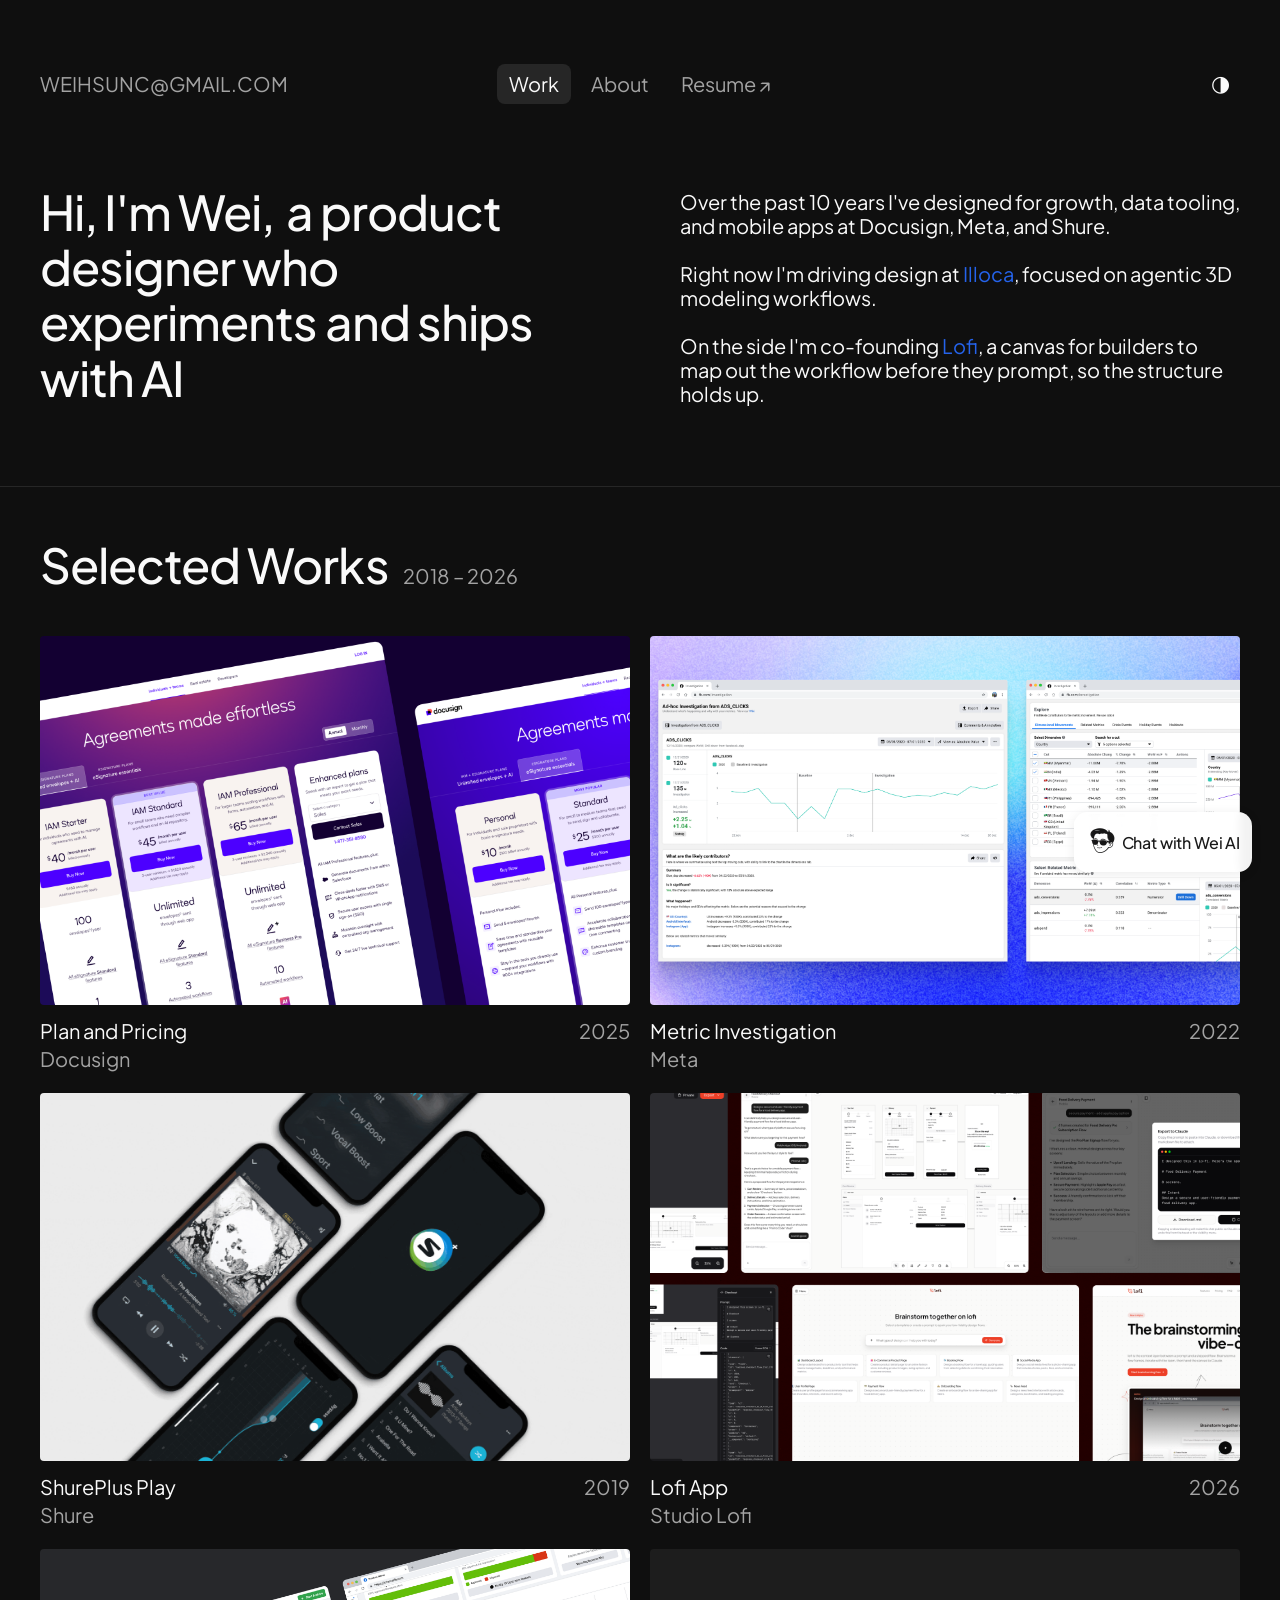
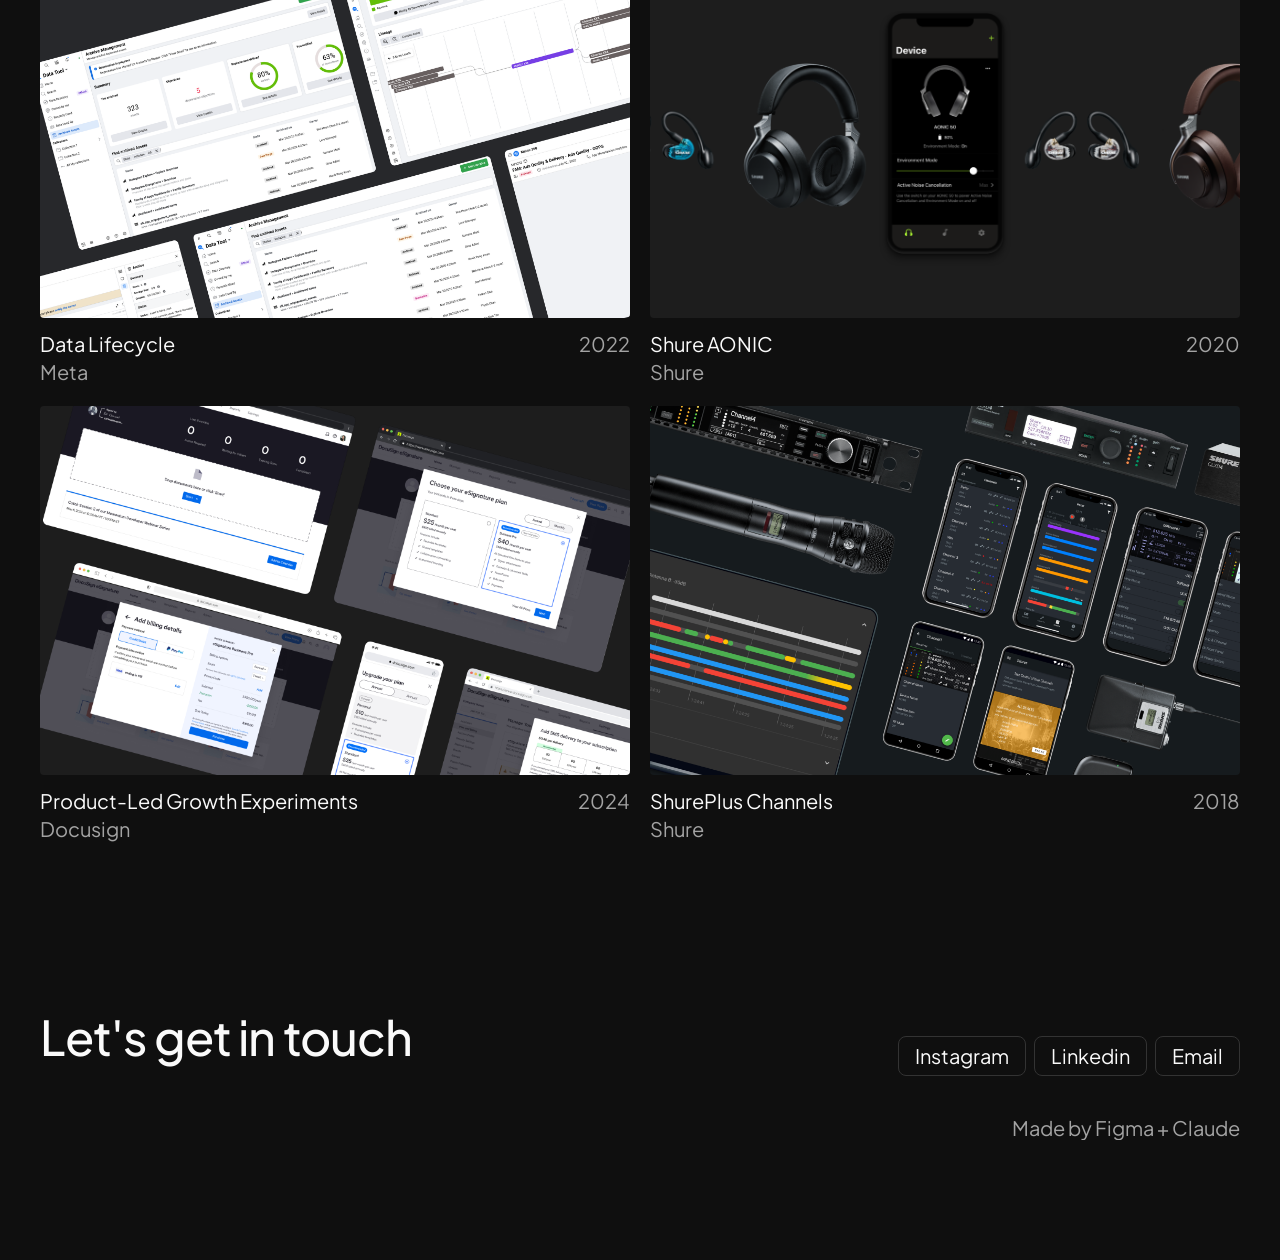
==== index.html @ a953af42 "Landing page: update intro for Illoca role and Lofi, add meta description Co-Authored-By: Claude Fab" ====
<!DOCTYPE html>
<html lang="en">
<head>
  <meta charset="UTF-8" />
  <meta name="viewport" content="width=device-width, initial-scale=1.0" />
  <title>Wei-Hsun Chen — Product Designer</title>
  <meta name="description" content="Wei-Hsun Chen is a product designer with 10 years of experience across growth, data tooling, and mobile apps at Docusign, Meta, and Shure. Currently driving design at Illoca on agentic 3D modeling workflows, and co-founding Studio Lofi." />
  <link rel="icon" type="image/x-icon" href="images/favicon.ico" />
  <link rel="icon" type="image/png" sizes="32x32" href="images/favicon-32x32.png" />
  <link rel="apple-touch-icon" sizes="180x180" href="images/apple-touch-icon.png" />

  <link rel="preconnect" href="https://fonts.googleapis.com" />
  <link rel="preconnect" href="https://fonts.gstatic.com" crossorigin />
  <link href="https://fonts.googleapis.com/css2?family=Plus+Jakarta+Sans:wght@300;400;500;600;700;800&display=swap" rel="stylesheet" />
  <link rel="stylesheet" href="shared.css" />
  <link rel="stylesheet" href="chatbot.css" />

  <!-- Prevent theme flash -->
  <script>(function(){var t=localStorage.getItem('theme')||'dark';document.documentElement.setAttribute('data-theme',t);})();</script>



  <!-- Vercel Web Analytics -->
  <script defer src="https://cdn.vercel-insights.com/v1/script.js"></script>

  <style>
    /* ─── Page-specific token overrides ──────────────────── */
    :root { --text-display: clamp(36px, 5vw, 48px); }

    /* ─── Intro Section ──────────────────────────────────── */
    .intro {
      display: grid;
      grid-template-columns: 1fr 1fr;
      gap: 80px;
      padding: 80px 40px;
      align-items: start;
    }
    .intro-headline {
      font-size: var(--text-display);
      font-weight: 500;
      line-height: 1.15;
      letter-spacing: -0.02em;
    }
    .name-type-cursor {
      display: inline-block;
      width: 2px;
      height: 0.85em;
      background: #2563EB;
      vertical-align: baseline;
      margin-left: 2px;
      opacity: 0;
      animation: none;
    }
    .name-type-cursor.blink {
      opacity: 1;
      animation: cursorBlink 600ms steps(1) infinite;
    }
    @keyframes cursorBlink {
      0%, 100% { opacity: 1; }
      50% { opacity: 0; }
    }

    .intro-body {
      display: flex;
      flex-direction: column;
      gap: 24px;
      padding-top: 6px;
    }
    .intro-body p {
      font-size: var(--text-body);
      line-height: 24px;
      font-weight: 400;
    }
    .intro-body a {
      color: #2563EB;
      text-decoration: none;
    }
    .intro-body a:hover {
      text-decoration: underline;
    }

    /* ─── Works Section ──────────────────────────────────── */
    .works { padding: 40px 40px 80px; }
    .works-header {
      display: flex;
      align-items: baseline;
      gap: 14px;
      margin-bottom: 32px;
    }
    .works-title {
      font-size: var(--text-heading);
      font-weight: 500;
      letter-spacing: -0.02em;
    }
    .works-years {
      font-size: var(--text-body);
      color: var(--muted-foreground);
    }
    .works-grid {
      display: grid;
      grid-template-columns: 1fr 1fr;
      column-gap: 20px;
      row-gap: 24px;
    }

    /* ─── Work Card ──────────────────────────────────────── */
    .work-card { display: block; }
    .work-thumb-wrap {
      overflow: hidden;
      border-radius: 4px;
      aspect-ratio: 16 / 10;
      margin-bottom: 16px;
      background: var(--card);
    }
    .work-thumb {
      width: 100%;
      height: 100%;
      object-fit: cover;
      display: block;
      transition: transform 500ms cubic-bezier(0.25, 0.46, 0.45, 0.94),
                  opacity 300ms ease;
    }
    .work-card:hover .work-thumb { transform: scale(1.03); opacity: 0.9; }
    .work-meta {
      display: flex;
      align-items: flex-start;
      justify-content: space-between;
      gap: 12px;
    }
    .work-title {
      font-size: var(--text-body);
      font-weight: 400;
      line-height: 1;
      margin-bottom: 8px;
    }
    .work-company {
      font-size: var(--text-body);
      line-height: 1;
      color: var(--muted-foreground);
    }
    .work-year {
      font-size: var(--text-body);
      line-height: 1;
      color: var(--muted-foreground);
      flex-shrink: 0;
    }

    /* ─── Footer ─────────────────────────────────────────── */
    footer { padding: 80px 40px 120px; }
    .footer-top {
      display: flex;
      align-items: flex-end;
      justify-content: space-between;
      margin-bottom: 40px;
    }
    .footer-cta {
      font-size: var(--text-heading);
      font-weight: 500;
      letter-spacing: -0.02em;
    }
    .footer-social { display: flex; gap: 8px; }
    .footer-bottom { display: flex; align-items: baseline; justify-content: flex-end; gap: 12px; }
    .footer-credit {
      font-size: var(--text-body);
      color: var(--muted-foreground);
    }

    /* ─── Responsive ─────────────────────────────────────── */
    @media (max-width: 900px) {
      .intro  { grid-template-columns: 1fr; padding: 48px 20px; gap: 28px; }
      .works  { padding: 32px 20px 60px; }
      .works-grid { grid-template-columns: 1fr; }
      footer  { padding: 48px 20px 100px; }
      .footer-top { flex-direction: column; align-items: flex-start; gap: 24px; }
      .footer-bottom { justify-content: flex-start; }
    }
    @media (max-width: 480px) {
      .footer-social { flex-wrap: wrap; gap: 6px; }
    }
  </style>
</head>
<body>

  <!-- Mobile Drawer -->
  <div class="mobile-drawer" id="mobileDrawer" aria-hidden="true">
    <button class="drawer-close" onclick="closeDrawer()">Close</button>
    <a href="index.html" class="drawer-item" onclick="closeDrawer()">Work</a>
    <a href="about.html" class="drawer-item" onclick="closeDrawer()">About</a>
    <a href="https://drive.google.com/file/d/19ksAgx9szwyxqmvfr-EajPPbOLni0T4s/view?usp=sharing" target="_blank" rel="noopener" class="drawer-item" onclick="closeDrawer()">Resume ↗</a>
  </div>

  <!-- Navigation -->
  <nav>
    <a href="mailto:weihsunc@gmail.com" class="nav-email" target="_blank" rel="noopener">weihsunc@gmail.com</a>
    <div class="nav-tabs-group">
      <a href="index.html" class="nav-tab active">Work</a>
      <a href="about.html" class="nav-tab">About</a>
      <a href="https://drive.google.com/file/d/19ksAgx9szwyxqmvfr-EajPPbOLni0T4s/view?usp=sharing" target="_blank" rel="noopener" class="nav-tab">Resume ↗</a>
    </div>
    <div class="nav-right">
      <button class="btn-menu" onclick="openDrawer()" aria-label="Open menu">Menu</button>
      <button class="btn-ghost" onclick="toggleTheme()" aria-label="Toggle theme">
        <span class="theme-icon">◑</span>
      </button>
    </div>
  </nav>

  <!-- Main -->
  <main>

    <!-- Intro -->
    <section class="intro" id="about">
      <h1 class="intro-headline">Hi, I'm Wei, a product designer who experiments and ships with AI</h1>
      <div class="intro-body">
        <p>Over the past 10 years I've designed for growth, data tooling, and mobile apps at Docusign, Meta, and Shure.</p>
        <p>Right now I'm driving design at <a href="https://illoca.com" target="_blank" rel="noopener">Illoca</a>, focused on agentic 3D modeling workflows.</p>
        <p>On the side I'm co-founding <a href="lofi.html">Lofi</a>, a canvas for builders to map out the workflow before they prompt, so the structure holds up.</p>
      </div>
    </section>

    <hr class="divider" />

    <!-- Selected Works -->
    <section class="works" id="work">
      <div class="works-header">
        <h2 class="works-title">Selected Works</h2>
        <span class="works-years">2018 – 2026</span>
      </div>

      <div class="works-grid">

        <a class="work-card" href="plan-and-pricing.html">
          <div class="work-thumb-wrap">
            <img class="work-thumb" src="images/cover-plan-pricing.png" alt="Plan and Pricing" />
          </div>
          <div class="work-meta">
            <div>
              <div class="work-title">Plan and Pricing</div>
              <div class="work-company">Docusign</div>
            </div>
            <span class="work-year">2025</span>
          </div>
        </a>

        <a class="work-card" href="metric-investigation.html">
          <div class="work-thumb-wrap">
            <img class="work-thumb" src="images/cover-metric.png" alt="Metric Investigation" />
          </div>
          <div class="work-meta">
            <div>
              <div class="work-title">Metric Investigation</div>
              <div class="work-company">Meta</div>
            </div>
            <span class="work-year">2022</span>
          </div>
        </a>

        <a class="work-card" href="shure-play.html">
          <div class="work-thumb-wrap">
            <img class="work-thumb" src="images/sp-hero.gif" alt="ShurePlus Play" />
          </div>
          <div class="work-meta">
            <div>
              <div class="work-title">ShurePlus Play</div>
              <div class="work-company">Shure</div>
            </div>
            <span class="work-year">2019</span>
          </div>
        </a>

        <a class="work-card" href="lofi.html">
          <div class="work-thumb-wrap">
            <img class="work-thumb" src="images/cover-lofi.png" alt="Lofi App" />
          </div>
          <div class="work-meta">
            <div>
              <div class="work-title">Lofi App</div>
              <div class="work-company">Studio Lofi</div>
            </div>
            <span class="work-year">2026</span>
          </div>
        </a>

        <a class="work-card" href="data-lifecycle.html">
          <div class="work-thumb-wrap">
            <img class="work-thumb" src="images/cover-data-lifecycle.webp" alt="Data Lifecycle" />
          </div>
          <div class="work-meta">
            <div>
              <div class="work-title">Data Lifecycle</div>
              <div class="work-company">Meta</div>
            </div>
            <span class="work-year">2022</span>
          </div>
        </a>

        <a class="work-card" href="shure-aonic.html">
          <div class="work-thumb-wrap">
            <img class="work-thumb" src="images/cover-shure-aonic.webp" alt="Shure AONIC" />
          </div>
          <div class="work-meta">
            <div>
              <div class="work-title">Shure AONIC</div>
              <div class="work-company">Shure</div>
            </div>
            <span class="work-year">2020</span>
          </div>
        </a>

        <a class="work-card" href="product-led-growth.html">
          <div class="work-thumb-wrap">
            <img class="work-thumb" src="images/cover-ipt.jpg" alt="Product-Led Growth Experiments" />
          </div>
          <div class="work-meta">
            <div>
              <div class="work-title">Product-Led Growth Experiments</div>
              <div class="work-company">Docusign</div>
            </div>
            <span class="work-year">2024</span>
          </div>
        </a>

        <a class="work-card" href="shure-channels.html">
          <div class="work-thumb-wrap">
            <img class="work-thumb" src="images/cover-shure-channels.webp" alt="ShurePlus Channels" />
          </div>
          <div class="work-meta">
            <div>
              <div class="work-title">ShurePlus Channels</div>
              <div class="work-company">Shure</div>
            </div>
            <span class="work-year">2018</span>
          </div>
        </a>

        <!-- Aivvy hidden for now — restore by uncommenting
        <a class="work-card" href="aivvy.html">
          <div class="work-thumb-wrap">
            <img class="work-thumb" src="images/cover-aivvy.webp" alt="Aivvy Headphones" />
          </div>
          <div class="work-meta">
            <div>
              <div class="work-title">Aivvy Headphones</div>
              <div class="work-company">Aivvy</div>
            </div>
            <span class="work-year">2016</span>
          </div>
        </a>
        -->


      </div>
    </section>

  </main>

  <!-- Footer -->
  <footer id="contact">
    <div class="footer-top">
      <span class="footer-cta">Let's get in touch</span>
      <div class="footer-social">
        <a href="https://www.instagram.com/weiweistreet/" target="_blank" rel="noopener" class="btn">Instagram</a>
        <a href="https://www.linkedin.com/in/weihsunchen/" target="_blank" rel="noopener" class="btn">Linkedin</a>
        <a href="mailto:weihsunc@gmail.com" class="btn">Email</a>
      </div>
    </div>
    <div class="footer-bottom">
      <a href="https://github.com/weihsunc/portfolio" target="_blank" rel="noopener" class="footer-credit footer-credit-link"><span class="footer-credit-inner"><span class="footer-credit-line">Made by Figma + Claude</span><span class="footer-credit-line">View on GitHub ↗</span></span></a>
    </div>
  </footer>

  <script src="shared.js"></script>
  <script>
    // Text animations
    (function () {
      let cursor = 80;
      const headline = document.querySelector('.intro-headline');
      if (headline) cursor = splitWords(headline, cursor);
      cursor += 60;
      cursor = paraAnimate(document.querySelectorAll('.intro-body p'), cursor);
      cursor += 60;
      const worksTitle = document.querySelector('.works-title');
      if (worksTitle) splitWords(worksTitle, cursor);
    })();

    // Name typewriter on hover
    (function () {
      var FROM = 'Wei';
      var TO = '陳威勳';
      var DEL_SPEED = 120;
      var TYPE_SPEED = 200;

      // Find the "Wei," word span created by splitWords
      var words = document.querySelectorAll('.intro-headline .word');
      var target = null;
      words.forEach(function (w) {
        if (w.textContent.replace(',', '').trim() === FROM) target = w;
      });
      if (!target) return;

      // Add cursor element
      var cursorEl = document.createElement('span');
      cursorEl.className = 'name-type-cursor';
      target.appendChild(cursorEl);

      // Lock intro section height so nothing shifts during the animation
      // Measure with both names and use the taller result
      var introSection = document.querySelector('.intro');
      var headline = target.closest('.intro-headline');
      var originalText = target.firstChild.textContent;
      // Measure with Chinese name (longer, may wrap to more lines)
      target.firstChild.textContent = TO;
      var h1 = introSection.offsetHeight;
      // Measure with empty string (worst case mid-delete)
      target.firstChild.textContent = '';
      var h2 = introSection.offsetHeight;
      // Restore and measure original
      target.firstChild.textContent = originalText;
      var h3 = introSection.offsetHeight;
      introSection.style.minHeight = Math.max(h1, h2, h3) + 'px';

      var current = FROM;
      var busy = false;
      var pendingDir = null; // queued direction if hovered/unhovered during animation

      function typewrite(from, to, done) {
        var i = from.length;
        cursorEl.classList.add('blink');

        // Phase 1: delete
        function del() {
          if (i > 0) {
            i--;
            target.firstChild.textContent = from.slice(0, i);
            setTimeout(del, DEL_SPEED);
          } else {
            // Phase 2: type
            var j = 0;
            function type() {
              if (j < to.length) {
                j++;
                target.firstChild.textContent = to.slice(0, j);
                setTimeout(type, TYPE_SPEED);
              } else {
                cursorEl.classList.remove('blink');
                done(to);
              }
            }
            setTimeout(type, TYPE_SPEED);
          }
        }
        setTimeout(del, DEL_SPEED);
      }

      // Ensure the text node is the first child (splitWords wraps content)
      // After splitWords, target.innerHTML is just the text "Wei,"
      // We need to separate the text from the comma
      var rawText = target.textContent;
      var comma = rawText.endsWith(',') ? ',' : '';
      target.innerHTML = '';
      var textNode = document.createTextNode(FROM);
      target.appendChild(textNode);
      if (comma) target.appendChild(document.createTextNode(comma));
      target.appendChild(cursorEl);

      introSection.addEventListener('mouseenter', function () {
        if (busy) { pendingDir = true; return; }
        var next = current === FROM ? TO : FROM;
        busy = true;
        typewrite(current, next, function (result) {
          current = result;
          busy = false;
          if (pendingDir) { pendingDir = false; introSection.dispatchEvent(new Event('mouseenter')); }
        });
      });
    })();

    // View cursor on work cards
    initViewCursor('.work-card');
  </script>
  <script src="chatbot.js"></script>

</body>
</html>
---- shared.css ----
/* ═══════════════════════════════════════════════════════
   SHARED STYLESHEET — Wei-Hsun Chen Portfolio
   Edit design tokens here to restyle the whole site.
   ═══════════════════════════════════════════════════════

   COLOR TOKENS (shadcn conventions)
   --background          page background
   --foreground          primary text / icons
   --muted               hover / subtle fill
   --muted-foreground    secondary / caption text
   --border              section dividers
   --border-subtle       button / input borders
   --card                image placeholder bg
   --ring                focus ring / hover border

   TYPOGRAPHY TOKENS
   --font-sans           all text (Plus Jakarta Sans)
   --text-body           20px — body, labels, nav, card text
   --text-heading        48px — section headings, footer CTA
   --text-display        fluid — hero headline (set per page)

   SHAPE TOKENS
   --radius              0.5rem — buttons, cards
   --radius-full         9999px — pill / badge
═══════════════════════════════════════════════════════ */

/* ─── Design Tokens — Dark (default) ─────────────────── */
:root {
  --background:       hsl(0 0% 5.9%);
  --foreground:       hsl(0 0% 98%);
  --muted:            hsl(0 0% 14.9%);
  --muted-foreground: #A3A3A3;
  --border:           hsl(0 0% 14.9%);
  --border-subtle:    hsl(0 0% 20%);
  --card:             hsl(0 0% 9%);
  --ring:             hsl(0 0% 70%);

  --radius:      0.5rem;
  --radius-full: 9999px;

  --font-sans:    'Plus Jakarta Sans', -apple-system, BlinkMacSystemFont, sans-serif;
  --text-body:    20px;
  --text-heading: 48px;
  --text-display: clamp(36px, 5vw, 48px);
}

/* ─── Design Tokens — Light ──────────────────────────── */
[data-theme="light"] {
  --background:       hsl(0 0% 98%);
  --foreground:       hsl(0 0% 3.9%);
  --muted:            hsl(0 0% 93%);
  --muted-foreground: #737373;
  --border:           hsl(0 0% 89%);
  --border-subtle:    hsl(0 0% 82%);
  --card:             hsl(0 0% 96%);
  --ring:             hsl(0 0% 30%);
}

/* ─── Reset ───────────────────────────────────────────── */
*, *::before, *::after { box-sizing: border-box; margin: 0; padding: 0; }
html { scroll-behavior: smooth; -webkit-font-smoothing: antialiased; }
body {
  background-color: var(--background);
  color: var(--foreground);
  font-family: var(--font-sans);
  font-size: var(--text-body);
  line-height: 1.6;
  overflow-x: hidden;
}
a   { color: inherit; text-decoration: none; }
img { display: block; max-width: 100%; }

/* ─── Button ──────────────────────────────────────────── */
.btn {
  display: inline-flex;
  align-items: center;
  justify-content: center;
  gap: 6px;
  font-family: var(--font-sans);
  font-size: var(--text-body);
  font-weight: 400;
  white-space: nowrap;
  cursor: pointer;
  border: 1px solid var(--border-subtle);
  border-radius: var(--radius);
  background: transparent;
  color: var(--foreground);
  padding: 8px 16px;
  height: 40px;
  transition: background 150ms ease, border-color 150ms ease;
  outline: none;
  -webkit-appearance: none;
}
.btn:hover { background: var(--muted); border-color: var(--ring); }

/* ─── Ghost (icon) Button ────────────────────────────── */
.btn-ghost {
  display: inline-flex;
  align-items: center;
  justify-content: center;
  width: 40px;
  height: 40px;
  border-radius: var(--radius);
  border: none;
  background: transparent;
  color: var(--foreground);
  cursor: pointer;
  font-size: 22px;
  transition: background 150ms ease;
  outline: none;
}
.btn-ghost:hover { background: var(--muted); }
.btn-ghost .theme-icon {
  display: inline-block;
  transition: transform 300ms cubic-bezier(0.4, 0, 0.2, 1);
}
.btn-ghost:hover .theme-icon { transform: rotate(180deg); }

/* ─── Menu button (mobile only) ──────────────────────── */
.btn-menu {
  display: none;
  font-family: var(--font-sans);
  font-size: var(--text-body);
  font-weight: 400;
  color: var(--foreground);
  background: transparent;
  border: 1px solid var(--border-subtle);
  border-radius: var(--radius);
  padding: 8px 16px;
  height: 40px;
  cursor: pointer;
  transition: background 150ms ease, border-color 150ms ease;
}
.btn-menu:hover { background: var(--muted); border-color: var(--ring); }

/* ─── Badge / Social Pill ────────────────────────────── */
.badge {
  display: inline-flex;
  align-items: center;
  justify-content: center;
  font-family: var(--font-sans);
  font-size: var(--text-body);
  font-weight: 400;
  border: 1px solid var(--border-subtle);
  border-radius: var(--radius-full);
  padding: 6px 20px;
  height: 40px;
  background: transparent;
  color: var(--foreground);
  transition: background 150ms ease, border-color 150ms ease;
  cursor: pointer;
}
.badge:hover { background: var(--muted); border-color: var(--ring); }

/* ─── Nav Tab ─────────────────────────────────────────── */
.nav-tab {
  display: inline-flex;
  align-items: center;
  font-family: var(--font-sans);
  font-size: var(--text-body);
  font-weight: 400;
  color: var(--muted-foreground);
  padding: 8px 12px;
  height: 40px;
  border-radius: var(--radius);
  transition: color 150ms ease;
  cursor: pointer;
  text-decoration: none;
  position: relative;
  z-index: 1;
}
.nav-tab:hover,
.nav-tab.active { color: var(--foreground); }

/* ─── Nav Animated Background ────────────────────────── */
.nav-tabs-group {
  position: relative;
  display: flex;
  align-items: center;
  gap: 8px;
}
.nav-tabs-group .nav-tab { position: relative; z-index: 1; }
.nav-bg {
  position: absolute;
  background: var(--muted);
  border-radius: var(--radius);
  pointer-events: none;
  z-index: 0;
  opacity: 0;
  transition:
    left   180ms cubic-bezier(0.4, 0, 0.2, 1),
    width  180ms cubic-bezier(0.4, 0, 0.2, 1),
    top    180ms cubic-bezier(0.4, 0, 0.2, 1),
    height 180ms cubic-bezier(0.4, 0, 0.2, 1),
    opacity 150ms ease;
}

/* ─── Mobile Drawer ───────────────────────────────────── */
.mobile-drawer {
  position: fixed;
  top: 0; left: 0; right: 0;
  z-index: 200;
  background: var(--background);
  border-bottom: 1px solid var(--border);
  padding: 64px 40px 32px;
  display: flex;
  flex-direction: column;
  gap: 4px;
  transform: translateY(-110%);
  opacity: 0;
  transition: transform 380ms cubic-bezier(0.4, 0, 0.2, 1),
              opacity 280ms ease;
  pointer-events: none;
}
.mobile-drawer.open {
  transform: translateY(0);
  opacity: 1;
  pointer-events: auto;
}
.drawer-item {
  display: flex;
  align-items: center;
  font-family: var(--font-sans);
  font-size: var(--text-heading);
  font-weight: 500;
  letter-spacing: -0.02em;
  color: var(--foreground);
  padding: 12px 0;
  border-bottom: 1px solid var(--border);
  text-decoration: none;
  transition: color 150ms ease;
}
.drawer-item:last-child { border-bottom: none; }
.drawer-item:hover { color: var(--muted-foreground); }
.drawer-close {
  position: absolute;
  top: 64px; right: 40px;
  font-family: var(--font-sans);
  font-size: var(--text-body);
  font-weight: 400;
  color: var(--muted-foreground);
  background: none;
  border: none;
  cursor: pointer;
  padding: 4px 0;
}
.drawer-close:hover { color: var(--foreground); }

/* ─── Navigation ──────────────────────────────────────── */
nav {
  display: grid;
  grid-template-columns: 1fr auto 1fr;
  align-items: center;
  padding: 64px 40px 0;
}
.nav-email {
  font-family: var(--font-sans);
  font-size: var(--text-body);
  font-weight: 400;
  text-transform: uppercase;
  color: var(--muted-foreground);
  justify-self: start;
}
.nav-right {
  justify-self: end;
  display: flex;
  align-items: center;
  gap: 8px;
}

/* ─── Divider ─────────────────────────────────────────── */
.divider { border: none; border-top: 1px solid var(--border); margin: 0; }

/* ─── Scroll Progress Bar ────────────────────────────── */
.scroll-progress {
  position: fixed;
  top: 0;
  left: 0;
  height: 3px;
  width: 100%;
  z-index: 9999;
  pointer-events: none;
}
.scroll-progress-bar {
  height: 100%;
  width: 100%;
  background: #2563EB;
  transform: scaleX(0);
  transform-origin: left center;
  will-change: transform;
}

/* ─── Custom Cursor ───────────────────────────────────── */
/* Only hide default cursor on non-touch (pointer: fine) devices */
@media (pointer: fine) {
  * { cursor: none !important; }
}

#custom-cursor {
  position: fixed;
  top: 0; left: 0;
  pointer-events: none;
  z-index: 99999;
  will-change: transform;
  opacity: 0;
  transition: opacity 200ms ease;
}
#custom-cursor.visible { opacity: 1; }

.cursor-ring {
  width: 16px;
  height: 16px;
  border-radius: 50%;
  background: rgba(255, 255, 255, 0.8);
  backdrop-filter: blur(8px);
  -webkit-backdrop-filter: blur(8px);
  transform: translate(-50%, -50%);
  display: flex;
  align-items: center;
  justify-content: center;
  gap: 4px;
  padding: 0;
  overflow: hidden;
  transition:
    width         350ms cubic-bezier(0.34, 1.56, 0.64, 1),
    height        350ms cubic-bezier(0.34, 1.56, 0.64, 1),
    border-radius 350ms cubic-bezier(0.34, 1.56, 0.64, 1),
    padding       300ms cubic-bezier(0.34, 1.56, 0.64, 1);
}
.cursor-label {
  font-family: var(--font-sans);
  font-size: 12px;
  font-weight: 500;
  line-height: 16px;
  color: #0a0a0a;
  white-space: nowrap;
  opacity: 0;
  transform: scale(0.75);
  transition: opacity 180ms ease 60ms,
              transform 280ms cubic-bezier(0.34, 1.56, 0.64, 1) 60ms;
}
.cursor-icon {
  opacity: 0;
  transform: scale(0.75);
  flex-shrink: 0;
  color: #0a0a0a;
  transition: opacity 180ms ease 60ms,
              transform 280ms cubic-bezier(0.34, 1.56, 0.64, 1) 60ms;
}
#custom-cursor.is-view .cursor-ring {
  width: 68px;
  height: 32px;
  border-radius: 16px;
  padding: 8px 12px;
}
#custom-cursor.is-view .cursor-label,
#custom-cursor.is-view .cursor-icon { opacity: 1; transform: scale(1); }

/* Light-mode cursor invert */
[data-theme="light"] .cursor-ring {
  background: rgba(10, 10, 10, 0.8);
}
[data-theme="light"] .cursor-label {
  color: #fafafa;
}
[data-theme="light"] .cursor-icon {
  color: #fafafa;
}

/* ─── Carousel Lightbox ───────────────────────────────── */
#img-lightbox {
  position: fixed;
  inset: 0;
  z-index: 9998;
  visibility: hidden;
  pointer-events: none;
  /* opacity / backdrop are JS-controlled for the morph animation */
}
#img-lightbox.open {
  visibility: visible;
  pointer-events: all;
}

#img-lightbox-backdrop {
  position: absolute;
  inset: 0;
  background: rgba(10, 10, 10, 0.92);
  backdrop-filter: blur(20px);
  -webkit-backdrop-filter: blur(20px);
  cursor: pointer;
  opacity: 0; /* always starts at 0; JS animates it */
}

/* track wrapper — clips overflowing slides */
#lb-track-wrap {
  position: absolute;
  inset: 0;
  display: flex;
  align-items: center;
  overflow: hidden;
  pointer-events: none;
}

#lb-track {
  display: flex;
  align-items: center;
  gap: 24px;
  flex-shrink: 0;
  will-change: transform;
  transition: transform 420ms cubic-bezier(0.4, 0, 0.2, 1);
}

.lb-slide {
  flex-shrink: 0;
  pointer-events: auto;
  cursor: pointer;
}
.lb-slide img {
  display: block;
  max-height: 80vh;
  width: 100%;
  object-fit: contain;
  border-radius: 12px;
  transition:
    opacity 380ms ease,
    filter  380ms ease,
    transform 420ms cubic-bezier(0.4, 0, 0.2, 1);
}
.lb-slide:not(.lb-active) img {
  opacity: 0.4;
  filter: brightness(0.55);
  transform: scale(0.9);
}
.lb-slide.lb-active {
  cursor: default;
}
.lb-slide.lb-active img {
  opacity: 1;
  filter: none;
  transform: scale(1);
}

#img-lightbox-close {
  position: fixed;
  top: 24px; right: 24px;
  z-index: 10000;
  width: 40px; height: 40px;
  border-radius: 50%;
  background: rgba(255, 255, 255, 0.12);
  backdrop-filter: blur(8px);
  -webkit-backdrop-filter: blur(8px);
  border: 1px solid rgba(255, 255, 255, 0.18);
  color: #fff;
  display: flex;
  align-items: center;
  justify-content: center;
  cursor: pointer;
  opacity: 0;
  transform: scale(0.75);
  transition:
    opacity   260ms ease 100ms,
    transform 320ms cubic-bezier(0.34, 1.56, 0.64, 1) 100ms,
    background 150ms ease;
}
#img-lightbox.open #img-lightbox-close { opacity: 1; transform: scale(1); }
#img-lightbox-close:hover { background: rgba(255, 255, 255, 0.24); }

/* Nav arrows — only shown for multi-image groups */
#lb-prev, #lb-next {
  position: fixed;
  top: 50%; transform: translateY(-50%);
  z-index: 10000;
  width: 44px; height: 44px;
  border-radius: 50%;
  background: rgba(255, 255, 255, 0.12);
  backdrop-filter: blur(8px);
  -webkit-backdrop-filter: blur(8px);
  border: 1px solid rgba(255, 255, 255, 0.18);
  color: #fff;
  font-size: 18px;
  display: flex;
  align-items: center;
  justify-content: center;
  cursor: pointer;
  transition: background 150ms ease, opacity 260ms ease;
  opacity: 0;
}
#lb-prev { left: 24px; }
#lb-next { right: 72px; }
#img-lightbox.open #lb-prev,
#img-lightbox.open #lb-next { opacity: 1; }
#lb-prev:hover, #lb-next:hover { background: rgba(255, 255, 255, 0.24); }
#lb-prev[hidden], #lb-next[hidden] { display: none; }

/* Lightbox mobile adjustments */
@media (max-width: 900px) {
  .lb-slide img { max-height: 70vh; border-radius: 8px; }
  #lb-prev { left: 12px; }
  #lb-next { right: 12px; }
  #img-lightbox-close { top: 16px; right: 16px; }
}

/* ─── About bio link ─────────────────────────────────── */
.about-bio a {
  color: #2563EB;
  text-decoration: none;
}
.about-bio a:hover {
  text-decoration: underline;
}

/* ─── Text selection ──────────────────────────────────── */
::selection { background: #000; color: #2563EB; }

/* ─── Scrollbar ───────────────────────────────────────── */
::-webkit-scrollbar { width: 4px; }
::-webkit-scrollbar-track { background: transparent; }
::-webkit-scrollbar-thumb { background: var(--border-subtle); border-radius: 4px; }

/* ─── Footer Credit — text rotate on hover ───────────── */
.footer-credit-link {
  display: inline-block;
  overflow: hidden;
  height: 1.2em;
  line-height: 1.2;
  text-decoration: none;
  color: var(--muted-foreground);
  vertical-align: baseline;
}
.footer-credit-inner {
  display: block;
  transition: transform 0.35s cubic-bezier(0.22, 1, 0.36, 1);
}
.footer-credit-link:hover .footer-credit-inner {
  transform: translateY(-50%);
}
.footer-credit-line {
  display: flex;
  align-items: center;
  gap: 4px;
  height: 1.2em;
  line-height: 1.2;
  white-space: nowrap;
}

/* ─── Keyframe Animations ─────────────────────────────── */
@keyframes themeReveal {
  from { clip-path: inset(0 0 100% 0); }
  to   { clip-path: inset(0 0 0%   0); }
}
::view-transition-old(root) { animation: none; }
::view-transition-new(root) {
  animation: 700ms cubic-bezier(0.76, 0, 0.24, 1) both themeReveal;
}

@keyframes wordIn {
  from { opacity: 0; transform: translateY(10px); filter: blur(3px); }
  to   { opacity: 1; transform: translateY(0);    filter: blur(0);   }
}
.word {
  display: inline-block;
  opacity: 0;
  animation: wordIn 500ms cubic-bezier(0.22, 1, 0.36, 1) forwards;
}

@keyframes paraIn {
  from { opacity: 0; transform: translateY(8px); }
  to   { opacity: 1; transform: translateY(0);   }
}
.para-animate {
  opacity: 0;
  animation: paraIn 600ms cubic-bezier(0.22, 1, 0.36, 1) forwards;
}

@keyframes imgReveal {
  from { opacity: 0; transform: translateY(24px); }
  to   { opacity: 1; transform: translateY(0);    }
}

/* ─── Responsive — shared nav rules ──────────────────── */
@media (max-width: 900px) {
  nav { padding: 40px 20px 0; grid-template-columns: 1fr auto; }
  .nav-email { display: none; }
  .nav-tabs-group { display: none; }
  .btn-menu { display: inline-flex; justify-self: start; }
  .btn-ghost { justify-self: end; }
  .nav-right { display: contents; }
  .mobile-drawer { padding: 40px 20px 28px; }
  .drawer-close  { top: 40px; right: 20px; }
}

@media (max-width: 480px) {
  :root { --text-body: 17px; --text-heading: 36px; }
}
---- chatbot.css ----
/* ═══════════════════════════════════════════════════════
   CHATBOT — Inline Expanding Widget
   Matches Figma spec: node 97:3361
   ═══════════════════════════════════════════════════════ */

/* ─── Trigger Button (pill) ──────────────────────────── */
.chat-trigger {
  position: fixed;
  /* position context for ::before gradient flash */
  bottom: 28px;
  right: 28px;
  z-index: 9998;
  padding: 12px;
  border-radius: 14px;
  border: none;
  background: rgba(255, 255, 255, 0.95);
  backdrop-filter: blur(4px);
  -webkit-backdrop-filter: blur(4px);
  color: rgba(0, 0, 0, 0.9);
  cursor: pointer;
  display: flex;
  align-items: center;
  gap: 0;
  font-family: var(--font-sans);
  font-size: 16px;
  font-weight: 500;
  letter-spacing: -0.01em;
  white-space: nowrap;
  overflow: hidden;
  transition: transform 0.3s cubic-bezier(0.22, 1, 0.36, 1),
              box-shadow 0.3s ease,
              background 0.3s ease,
              opacity 0.2s ease;
  box-shadow: 0 2px 12px rgba(0, 0, 0, 0.08);
}

.chat-trigger > * { position: relative; z-index: 2; }

/* Gradient flash overlay — colors from favicon gradient */
.chat-trigger::before {
  content: '';
  position: absolute;
  inset: 0;
  border-radius: inherit;
  background: linear-gradient(
    90deg,
    transparent 0%,
    rgba(223, 58, 88, 0.15) 15%,
    rgba(244, 136, 74, 0.15) 35%,
    rgba(252, 195, 92, 0.15) 55%,
    rgba(74, 141, 168, 0.12) 80%,
    transparent 100%
  );
  background-size: 200% 100%;
  background-position: -100% 0;
  opacity: 0;
  transition: opacity 0.3s ease;
  pointer-events: none;
  z-index: 1;
}
.chat-trigger:hover::before {
  opacity: 1;
  animation: gradientFlash 0.8s ease-out forwards;
}

@keyframes gradientFlash {
  from { background-position: -100% 0; }
  to   { background-position: 100% 0; }
}

.chat-trigger:hover {
  transform: translateY(-1px);
  background: rgba(255, 255, 255, 1);
  box-shadow: 0 4px 20px rgba(0, 0, 0, 0.12);
}
.chat-trigger:active { transform: scale(0.97); }

/* Hide trigger when chat is open */
.chat-trigger.active {
  opacity: 0;
  pointer-events: none;
  transform: scale(0.9);
}

.chat-trigger-icon {
  position: relative;
  z-index: 2;
  width: 36px;
  height: 36px;
  min-width: 36px;
  min-height: 36px;
  flex-shrink: 0;
  overflow: hidden;
}

/* ─── Chat Window ────────────────────────────────────── */
.chat-window {
  position: fixed;
  bottom: 28px;
  right: 28px;
  z-index: 9997;
  width: 360px;
  min-height: 400px;
  max-height: 540px;
  border-radius: 14px;
  border: none;
  background: rgba(255, 255, 255, 0.88);
  backdrop-filter: blur(16px) saturate(1.4);
  -webkit-backdrop-filter: blur(16px) saturate(1.4);
  box-shadow: 0 16px 64px rgba(0, 0, 0, 0.16),
              0 2px 8px rgba(0, 0, 0, 0.08);
  display: flex;
  flex-direction: column;
  overflow: hidden;
  color: rgba(0, 0, 0, 0.9);

  opacity: 0;
  transform: translateY(8px) scale(0.95);
  transform-origin: bottom right;
  pointer-events: none;
  transition: opacity 0.3s cubic-bezier(0.22, 1, 0.36, 1),
              transform 0.3s cubic-bezier(0.22, 1, 0.36, 1);
}
.chat-window.open {
  opacity: 1;
  transform: translateY(0) scale(1);
  pointer-events: auto;
}

/* ─── Header ─────────────────────────────────────────── */
.chat-header {
  padding: 8px 8px 8px 16px;
  border-bottom: 1px solid #e5e5e5;
  display: flex;
  align-items: center;
  justify-content: space-between;
  flex-shrink: 0;
}
.chat-header-left {
  display: flex;
  align-items: center;
  gap: 8px;
}
.chat-header-icon {
  position: relative;
  width: 28px;
  height: 28px;
  min-width: 28px;
  min-height: 28px;
  flex-shrink: 0;
  overflow: hidden;
}
.chat-header h3 {
  font-family: var(--font-sans);
  font-size: 16px;
  font-weight: 600;
  color: rgba(0, 0, 0, 0.9);
  margin: 0;
}

/* Minimize button — 36x36, ghost style, rounded-md */
.chat-minimize-btn {
  width: 36px;
  height: 36px;
  border-radius: 8px;
  border: none;
  background: transparent;
  color: rgba(0, 0, 0, 0.9);
  cursor: pointer;
  display: flex;
  align-items: center;
  justify-content: center;
  transition: color 0.15s ease, background 0.15s ease;
  flex-shrink: 0;
}
.chat-minimize-btn svg { width: 16px; height: 16px; }
.chat-minimize-btn:hover {
  background: rgba(0, 0, 0, 0.05);
}

/* ─── Content Area ───────────────────────────────────── */
.chat-content {
  position: relative;
  flex: 1;
  display: flex;
  flex-direction: column;
  overflow: hidden;
  min-height: 0;
}

/* Jump-to-latest button, shown once the visitor scrolls up */
.chat-scroll-bottom {
  position: absolute;
  bottom: 12px;
  left: 50%;
  width: 32px;
  height: 32px;
  border-radius: 50%;
  border: 1px solid #e5e5e5;
  background: rgba(255, 255, 255, 0.95);
  color: rgba(0, 0, 0, 0.9);
  box-shadow: 0 2px 8px rgba(0, 0, 0, 0.12);
  cursor: pointer;
  display: flex;
  align-items: center;
  justify-content: center;
  opacity: 0;
  pointer-events: none;
  transform: translateX(-50%) translateY(8px);
  transition: opacity 0.2s ease,
              transform 0.2s cubic-bezier(0.22, 1, 0.36, 1),
              background 0.15s ease;
}
.chat-scroll-bottom.visible {
  opacity: 1;
  pointer-events: auto;
  transform: translateX(-50%) translateY(0);
}
.chat-scroll-bottom:hover { background: #ffffff; }
.chat-scroll-bottom:active { transform: translateX(-50%) scale(0.95); }
.chat-scroll-bottom svg { width: 16px; height: 16px; }

/* ─── Messages Area ──────────────────────────────────── */
.chat-messages {
  flex: 1;
  overflow-y: auto;
  padding: 16px;
  display: flex;
  flex-direction: column;
  gap: 24px;
  scrollbar-width: thin;
  scrollbar-color: rgba(0,0,0,0.08) transparent;
}
.chat-messages::-webkit-scrollbar { width: 4px; }
.chat-messages::-webkit-scrollbar-track { background: transparent; }
.chat-messages::-webkit-scrollbar-thumb {
  background: rgba(0,0,0,0.1);
  border-radius: 4px;
}

/* ─── Message Styles ─────────────────────────────────── */
.chat-msg {
  font-family: var(--font-sans);
  font-size: 16px;
  line-height: 24px;
  font-weight: 400;
  color: rgba(0, 0, 0, 0.9);
  animation: chatMsgIn 0.3s cubic-bezier(0.22, 1, 0.36, 1) both;
}

@keyframes chatMsgIn {
  from { opacity: 0; transform: translateY(6px); }
  to   { opacity: 1; transform: translateY(0); }
}

/* Bot messages — plain text, no bubble */
.chat-msg.bot {
  color: rgba(0, 0, 0, 0.9);
}

/* User messages — subtle bubble, right-aligned */
.chat-msg.user {
  align-self: flex-end;
  max-width: 85%;
  padding: 8px 16px;
  border-radius: 14px;
  background: rgba(0, 0, 0, 0.05);
  color: rgba(0, 0, 0, 0.9);
  border-bottom-right-radius: 4px;
}

.chat-msg a {
  color: rgba(0, 0, 0, 0.9);
  text-decoration: underline;
  text-decoration-color: rgba(0, 0, 0, 0.25);
  text-underline-offset: 2px;
  transition: text-decoration-color 0.15s ease;
}
.chat-msg a:hover { text-decoration-color: rgba(0, 0, 0, 0.7); }

/* ─── Suggestion Buttons ─────────────────────────────── */
.chat-suggestions {
  display: flex;
  flex-direction: column;
  gap: 8px;
  animation: chatMsgIn 0.3s cubic-bezier(0.22, 1, 0.36, 1) both;
}
.chat-suggest-btn {
  display: inline-flex;
  align-items: center;
  justify-content: center;
  align-self: flex-start;
  height: 36px;
  padding: 0 16px;
  border-radius: 8px;
  border: 1px solid #e5e5e5;
  background: rgba(255, 255, 255, 0.6);
  font-family: var(--font-sans);
  font-size: 14px;
  line-height: 20px;
  font-weight: 400;
  color: #0a0a0a;
  cursor: pointer;
  white-space: nowrap;
  transition: background 0.15s ease, border-color 0.15s ease;
}
.chat-suggest-btn:hover {
  background: rgba(0, 0, 0, 0.03);
  border-color: #d4d4d4;
}

/* ─── Typing Indicator ───────────────────────────────── */
.chat-typing {
  display: flex;
  gap: 4px;
  padding: 4px 0;
  align-self: flex-start;
}
.chat-typing span {
  width: 5px;
  height: 5px;
  border-radius: 50%;
  background: rgba(0, 0, 0, 0.2);
  animation: typingDot 1.2s ease-in-out infinite;
}
.chat-typing span:nth-child(2) { animation-delay: 0.15s; }
.chat-typing span:nth-child(3) { animation-delay: 0.3s; }

@keyframes typingDot {
  0%, 60%, 100% { opacity: 0.3; transform: translateY(0); }
  30% { opacity: 1; transform: translateY(-3px); }
}

/* ─── Input Area ─────────────────────────────────────── */
.chat-input-area {
  padding: 16px;
  flex-shrink: 0;
}

/* Context panel (project pages only): wraps the label row and the composer.
   Rounded at the top, square at the bottom, and it runs all the way down to
   the composer's bottom edge. The composer keeps its own rounded corners. */
.chat-input-area.has-context .chat-composer {
  border: 1px solid #e5e5e5;
  border-bottom: none;
  border-radius: 10px 10px 0 0;
  background: rgba(0, 0, 0, 0.035);
}
.chat-context-chip {
  display: flex;
  align-items: center;
  gap: 6px;
  padding: 6px 12px;
  font-family: var(--font-sans);
  font-size: 12px;
  line-height: 16px;
  font-weight: 500;
  color: rgba(0, 0, 0, 0.7);
  cursor: default;
  user-select: none;
}
.chat-context-icon {
  display: flex;
  align-items: center;
  color: rgba(0, 0, 0, 0.5);
}
.chat-context-icon svg { width: 14px; height: 14px; }
.chat-context-name {
  white-space: nowrap;
  overflow: hidden;
  text-overflow: ellipsis;
}
.chat-context-meta {
  color: rgba(0, 0, 0, 0.4);
  font-weight: 400;
  white-space: nowrap;
}
.chat-context-meta::before { content: '·'; margin-right: 6px; }

/* Composer sits inside the panel with an opaque surface */
.chat-input-area.has-context .chat-input-wrap {
  position: relative;
  z-index: 1;
  margin: 0 -1px -1px;   /* sit flush with the panel's outer edges */
  background: rgba(255, 255, 255, 0.96);
}

.chat-input-wrap {
  position: relative;
  z-index: 1;
  background: rgba(255, 255, 255, 0.96);
}

.chat-input-wrap {
  border-radius: 0 0 8px 8px;
}
.chat-input-wrap {
  display: flex;
  align-items: flex-end;
  border: 1px solid #e5e5e5;
  border-radius: 8px;
  background: rgba(255, 255, 255, 0.6);
  padding: 8px;
  gap: 0;
  transition: border-color 0.15s ease;
}
.chat-input-wrap:focus-within {
  border-color: rgba(0, 0, 0, 0.25);
}

.chat-input {
  flex: 1;
  min-width: 0;
  font-family: var(--font-sans);
  font-size: 14px;
  line-height: 20px;
  font-weight: 400;
  padding: 8px 8px;
  margin: 0;
  border: none;
  background: transparent;
  color: rgba(0, 0, 0, 0.9);
  outline: none;
  resize: none;
  overflow-y: hidden;
  height: 36px;          /* one line, matches the send button */
  max-height: 120px;
  scrollbar-width: thin;
}
.chat-input::placeholder { color: rgba(0, 0, 0, 0.3); }

.chat-send {
  width: 36px;
  height: 36px;
  border-radius: 8px;
  border: none;
  background: #171717;
  color: white;
  cursor: pointer;
  display: flex;
  align-items: center;
  justify-content: center;
  transition: background 0.15s ease, transform 0.1s ease;
  flex-shrink: 0;
  box-shadow: 0 1px 2px rgba(0, 0, 0, 0.05);
}
.chat-send:hover { background: #0a0a0a; }
.chat-send:active { transform: scale(0.95); }
.chat-send svg { width: 16px; height: 16px; }

/* ─── Light Mode — Inverted (dark chatbot) ──────────── */
[data-theme="light"] .chat-trigger {
  background: rgba(23, 23, 23, 0.92);
  color: rgba(255, 255, 255, 0.95);
  box-shadow: 0 2px 12px rgba(0, 0, 0, 0.2);
}
[data-theme="light"] .chat-trigger::before {
  background: linear-gradient(
    90deg,
    transparent 0%,
    rgba(223, 58, 88, 0.25) 15%,
    rgba(244, 136, 74, 0.25) 35%,
    rgba(252, 195, 92, 0.25) 55%,
    rgba(74, 141, 168, 0.2) 80%,
    transparent 100%
  );
  background-size: 200% 100%;
  background-position: -100% 0;
}
[data-theme="light"] .chat-trigger:hover {
  background: rgba(23, 23, 23, 0.98);
  box-shadow: 0 4px 20px rgba(0, 0, 0, 0.28);
}

[data-theme="light"] .chat-window {
  background: rgba(23, 23, 23, 0.88);
  color: rgba(255, 255, 255, 0.95);
}

[data-theme="light"] .chat-header {
  border-bottom-color: rgba(255, 255, 255, 0.12);
}
[data-theme="light"] .chat-header h3 {
  color: rgba(255, 255, 255, 0.95);
}
[data-theme="light"] .chat-header-icon {
  color: rgba(255, 255, 255, 0.95);
}

[data-theme="light"] .chat-minimize-btn {
  color: rgba(255, 255, 255, 0.95);
}
[data-theme="light"] .chat-minimize-btn:hover {
  background: rgba(255, 255, 255, 0.1);
}

[data-theme="light"] .chat-msg {
  color: rgba(255, 255, 255, 0.95);
}
[data-theme="light"] .chat-msg.bot {
  color: rgba(255, 255, 255, 0.95);
}
[data-theme="light"] .chat-msg.user {
  background: rgba(255, 255, 255, 0.1);
  color: rgba(255, 255, 255, 0.95);
}
[data-theme="light"] .chat-msg a {
  color: rgba(255, 255, 255, 0.95);
  text-decoration-color: rgba(255, 255, 255, 0.3);
}
[data-theme="light"] .chat-msg a:hover {
  text-decoration-color: rgba(255, 255, 255, 0.7);
}

[data-theme="light"] .chat-suggest-btn {
  border-color: rgba(255, 255, 255, 0.18);
  background: rgba(255, 255, 255, 0.08);
  color: rgba(255, 255, 255, 0.9);
}
[data-theme="light"] .chat-suggest-btn:hover {
  background: rgba(255, 255, 255, 0.14);
  border-color: rgba(255, 255, 255, 0.28);
}

[data-theme="light"] .chat-typing span {
  background: rgba(255, 255, 255, 0.3);
}

[data-theme="light"] .chat-scroll-bottom {
  border-color: rgba(255, 255, 255, 0.18);
  background: rgba(38, 38, 38, 0.95);
  color: rgba(255, 255, 255, 0.95);
  box-shadow: 0 2px 8px rgba(0, 0, 0, 0.35);
}
[data-theme="light"] .chat-scroll-bottom:hover {
  background: rgba(50, 50, 50, 0.98);
}

[data-theme="light"] .chat-input-area.has-context .chat-composer {
  border-color: rgba(255, 255, 255, 0.14);
  background: rgba(255, 255, 255, 0.06);
}
[data-theme="light"] .chat-context-chip {
  color: rgba(255, 255, 255, 0.8);
}
[data-theme="light"] .chat-input-area.has-context .chat-input-wrap {
  background: rgba(38, 38, 38, 0.98);
}
[data-theme="light"] .chat-context-icon { color: rgba(255, 255, 255, 0.55); }
[data-theme="light"] .chat-context-meta { color: rgba(255, 255, 255, 0.45); }

[data-theme="light"] .chat-input-wrap {
  border-color: rgba(255, 255, 255, 0.18);
  background: rgba(255, 255, 255, 0.08);
}
[data-theme="light"] .chat-input-wrap:focus-within {
  border-color: rgba(255, 255, 255, 0.35);
}
[data-theme="light"] .chat-input {
  color: rgba(255, 255, 255, 0.95);
}
[data-theme="light"] .chat-input::placeholder {
  color: rgba(255, 255, 255, 0.35);
}

[data-theme="light"] .chat-send {
  background: #fafafa;
  color: #171717;
  box-shadow: 0 1px 2px rgba(0, 0, 0, 0.15);
}
[data-theme="light"] .chat-send:hover {
  background: #ffffff;
}

[data-theme="light"] .chat-messages {
  scrollbar-color: rgba(255, 255, 255, 0.12) transparent;
}
[data-theme="light"] .chat-messages::-webkit-scrollbar-thumb {
  background: rgba(255, 255, 255, 0.15);
}

/* ─── Mobile ─────────────────────────────────────────── */
@media (max-width: 480px) {
  .chat-window {
    right: 12px;
    left: 12px;
    bottom: 12px;
    width: auto;
    max-height: 75vh;
  }
  .chat-trigger {
    bottom: 20px;
    right: 20px;
  }
}
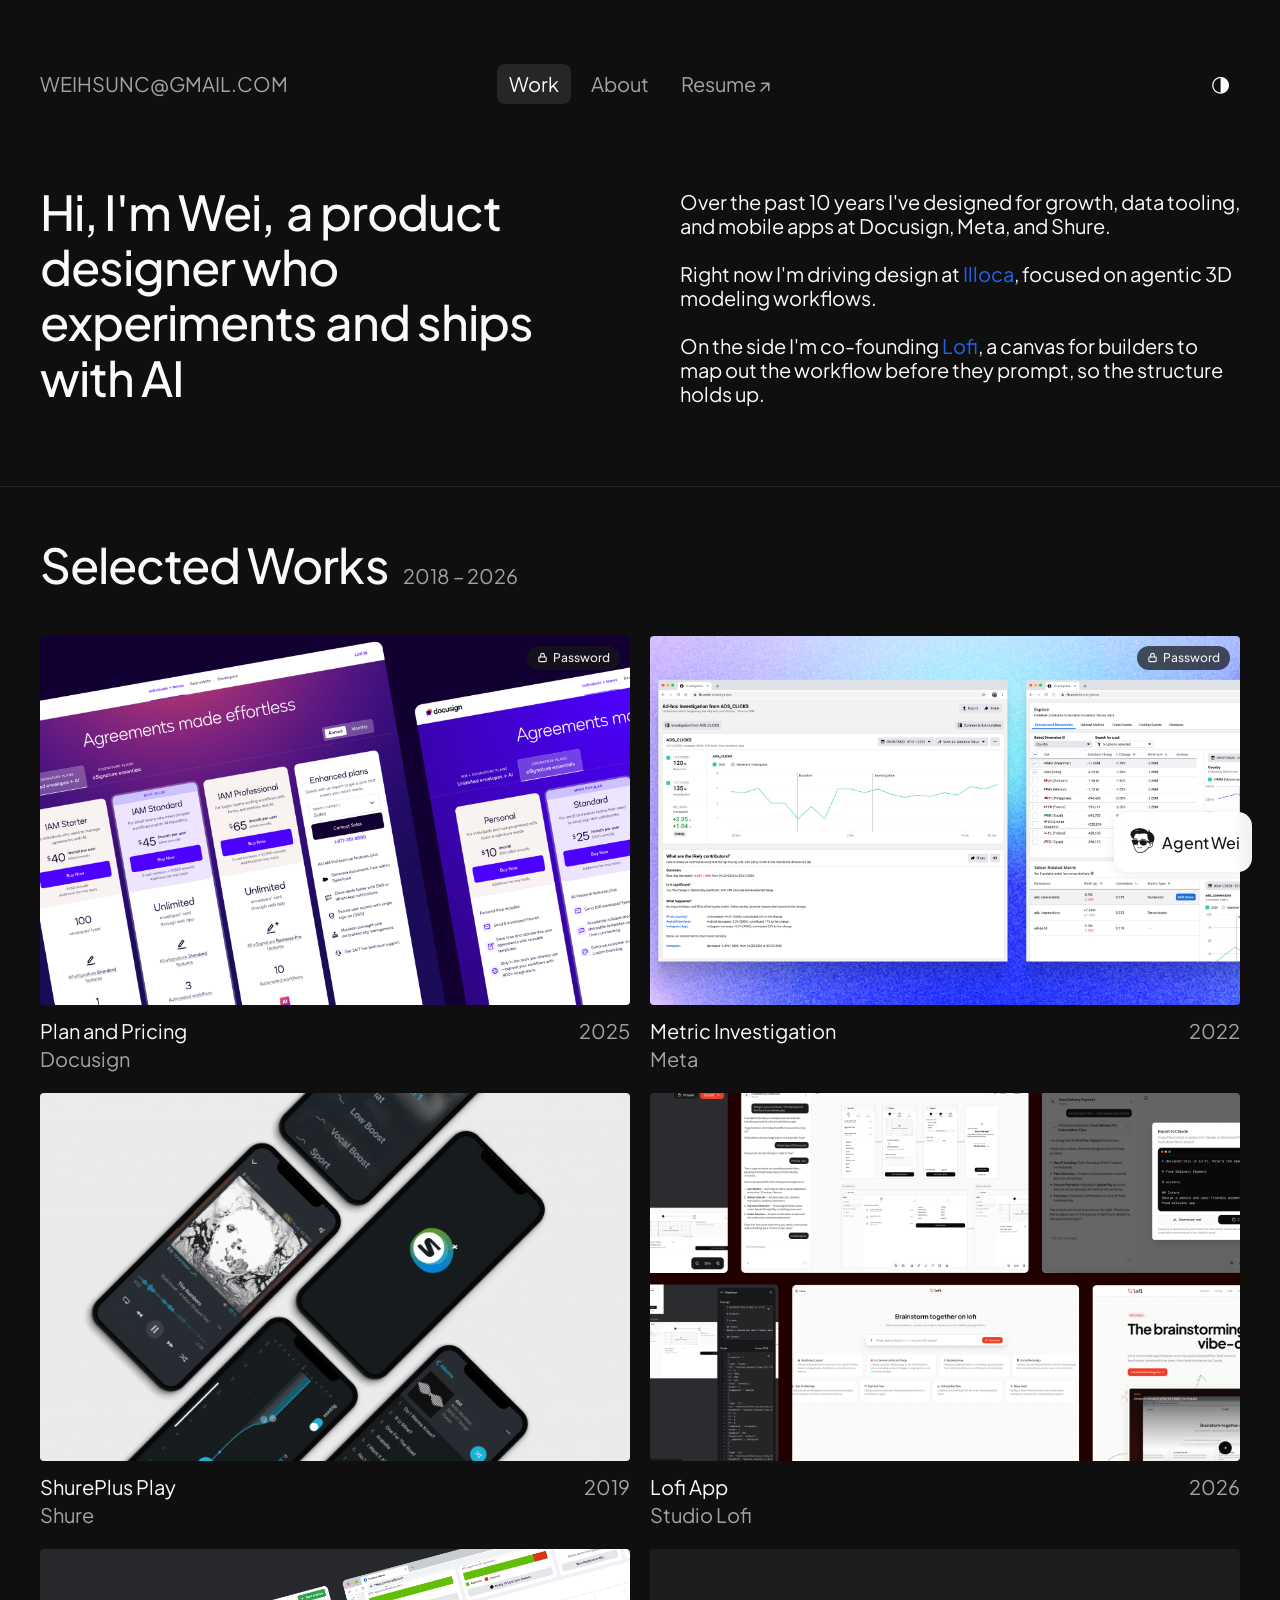
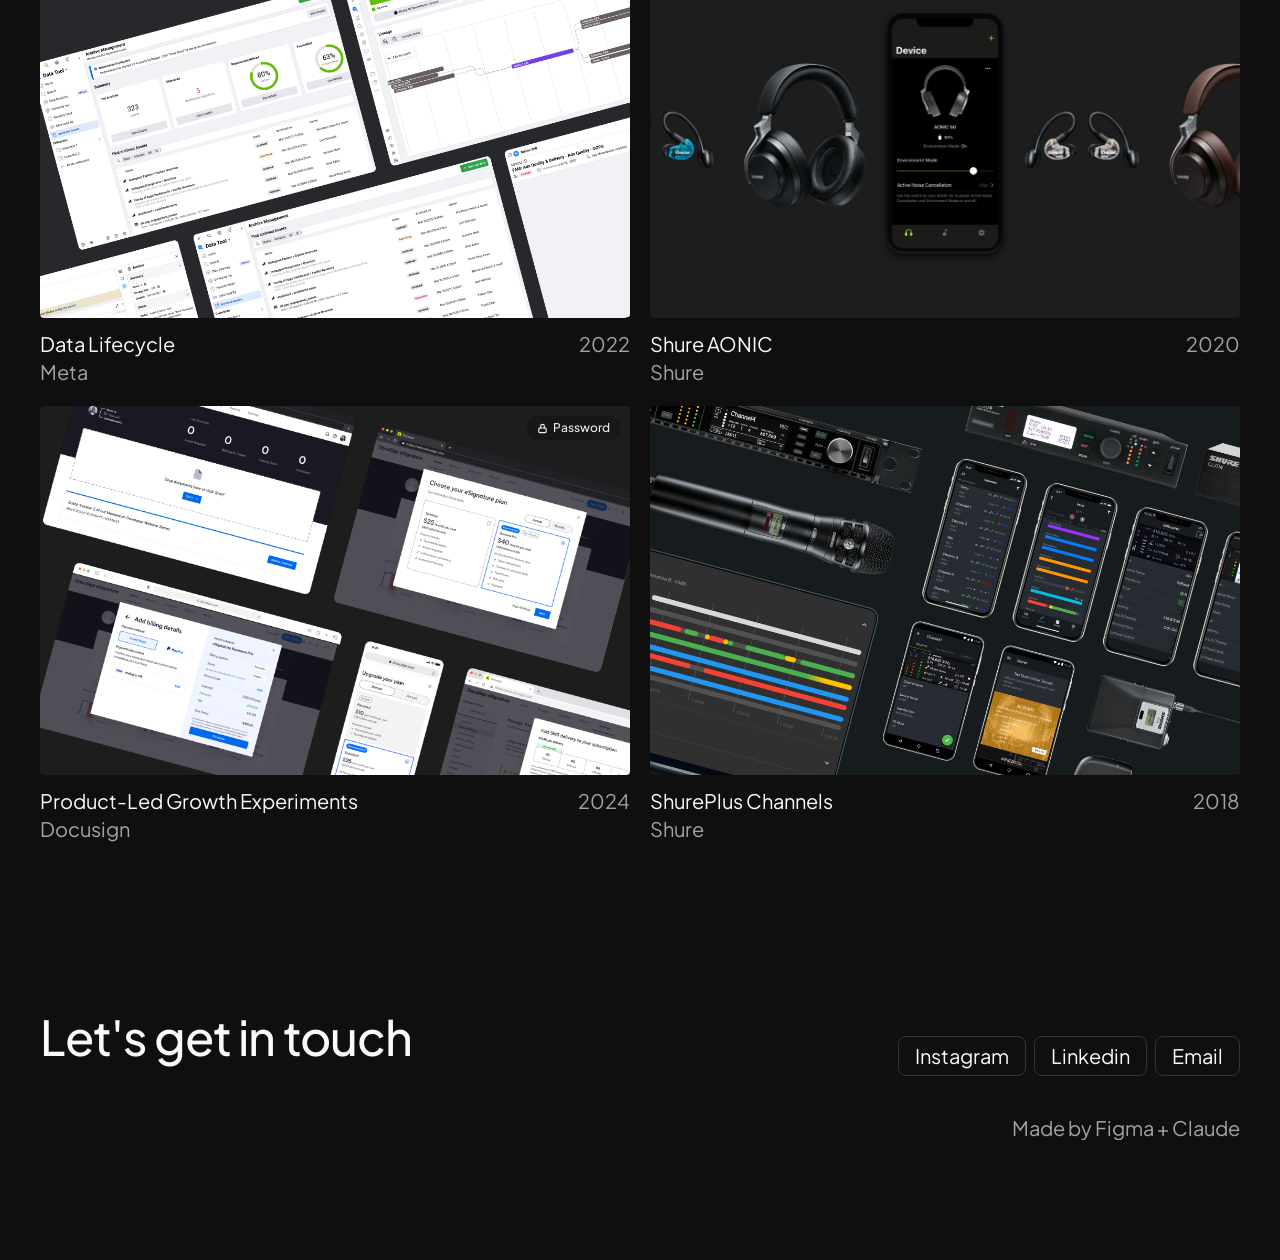
==== commit 07e478ea: "Password gate: gate only Docusign and Meta case studies, add unlock links - Middleware gates only pl" ====
--- a/index.html
+++ b/index.html
@@ -106,6 +106,7 @@
     /* ─── Work Card ──────────────────────────────────────── */
     .work-card { display: block; }
     .work-thumb-wrap {
+      position: relative;
       overflow: hidden;
       border-radius: 4px;
       aspect-ratio: 16 / 10;
@@ -121,6 +122,25 @@
                   opacity 300ms ease;
     }
     .work-card:hover .work-thumb { transform: scale(1.03); opacity: 0.9; }
+    .work-lock {
+      position: absolute;
+      top: 10px;
+      right: 10px;
+      display: inline-flex;
+      align-items: center;
+      gap: 5px;
+      padding: 6px 10px;
+      border-radius: 999px;
+      font-size: 12px;
+      font-weight: 500;
+      line-height: 1;
+      color: rgba(255, 255, 255, 0.92);
+      background: rgba(23, 23, 23, 0.72);
+      backdrop-filter: blur(6px);
+      -webkit-backdrop-filter: blur(6px);
+      pointer-events: none;
+    }
+    .work-lock svg { width: 11px; height: 11px; }
     .work-meta {
       display: flex;
       align-items: flex-start;
@@ -229,9 +249,10 @@
 
       <div class="works-grid">
 
-        <a class="work-card" href="plan-and-pricing.html">
+        <a class="work-card" href="plan-and-pricing.html" data-cursor="locked">
           <div class="work-thumb-wrap">
             <img class="work-thumb" src="images/cover-plan-pricing.png" alt="Plan and Pricing" />
+            <span class="work-lock" title="Password protected"><svg viewBox="0 0 24 24" fill="none" stroke="currentColor" stroke-width="2.5" stroke-linecap="round" stroke-linejoin="round"><rect x="4" y="11" width="16" height="10" rx="2"/><path d="M8 11V7a4 4 0 0 1 8 0v4"/></svg>Password</span>
           </div>
           <div class="work-meta">
             <div>
@@ -242,9 +263,10 @@
           </div>
         </a>
 
-        <a class="work-card" href="metric-investigation.html">
+        <a class="work-card" href="metric-investigation.html" data-cursor="locked">
           <div class="work-thumb-wrap">
             <img class="work-thumb" src="images/cover-metric.png" alt="Metric Investigation" />
+            <span class="work-lock" title="Password protected"><svg viewBox="0 0 24 24" fill="none" stroke="currentColor" stroke-width="2.5" stroke-linecap="round" stroke-linejoin="round"><rect x="4" y="11" width="16" height="10" rx="2"/><path d="M8 11V7a4 4 0 0 1 8 0v4"/></svg>Password</span>
           </div>
           <div class="work-meta">
             <div>
@@ -307,9 +329,10 @@
           </div>
         </a>
 
-        <a class="work-card" href="product-led-growth.html">
+        <a class="work-card" href="product-led-growth.html" data-cursor="locked">
           <div class="work-thumb-wrap">
             <img class="work-thumb" src="images/cover-ipt.jpg" alt="Product-Led Growth Experiments" />
+            <span class="work-lock" title="Password protected"><svg viewBox="0 0 24 24" fill="none" stroke="currentColor" stroke-width="2.5" stroke-linecap="round" stroke-linejoin="round"><rect x="4" y="11" width="16" height="10" rx="2"/><path d="M8 11V7a4 4 0 0 1 8 0v4"/></svg>Password</span>
           </div>
           <div class="work-meta">
             <div>
--- a/shared.css
+++ b/shared.css
@@ -356,6 +356,17 @@
 #custom-cursor.is-view .cursor-label,
 #custom-cursor.is-view .cursor-icon { opacity: 1; transform: scale(1); }
 
+/* Locked variant: yellow pill with a lock icon on password-protected cards */
+.cursor-icon-lock { display: none; }
+#custom-cursor.is-locked .cursor-icon-view { display: none; }
+#custom-cursor.is-locked .cursor-icon-lock { display: block; }
+#custom-cursor.is-locked .cursor-ring {
+  width: 156px;
+  background: rgba(252, 195, 92, 0.92);
+}
+#custom-cursor.is-locked .cursor-label,
+#custom-cursor.is-locked .cursor-icon { color: #0a0a0a; }
+
 /* Light-mode cursor invert */
 [data-theme="light"] .cursor-ring {
   background: rgba(10, 10, 10, 0.8);
@@ -365,6 +376,13 @@
 }
 [data-theme="light"] .cursor-icon {
   color: #fafafa;
+}
+[data-theme="light"] #custom-cursor.is-locked .cursor-ring {
+  background: rgba(252, 195, 92, 0.95);
+}
+[data-theme="light"] #custom-cursor.is-locked .cursor-label,
+[data-theme="light"] #custom-cursor.is-locked .cursor-icon {
+  color: #0a0a0a;
 }
 
 /* ─── Carousel Lightbox ───────────────────────────────── */
--- a/chatbot.css
+++ b/chatbot.css
@@ -376,6 +376,7 @@
   white-space: nowrap;
 }
 .chat-context-meta::before { content: '·'; margin-right: 6px; }
+.chat-context-chip[hidden] { display: none; }
 
 /* Composer sits inside the panel with an opaque surface */
 .chat-input-area.has-context .chat-input-wrap {
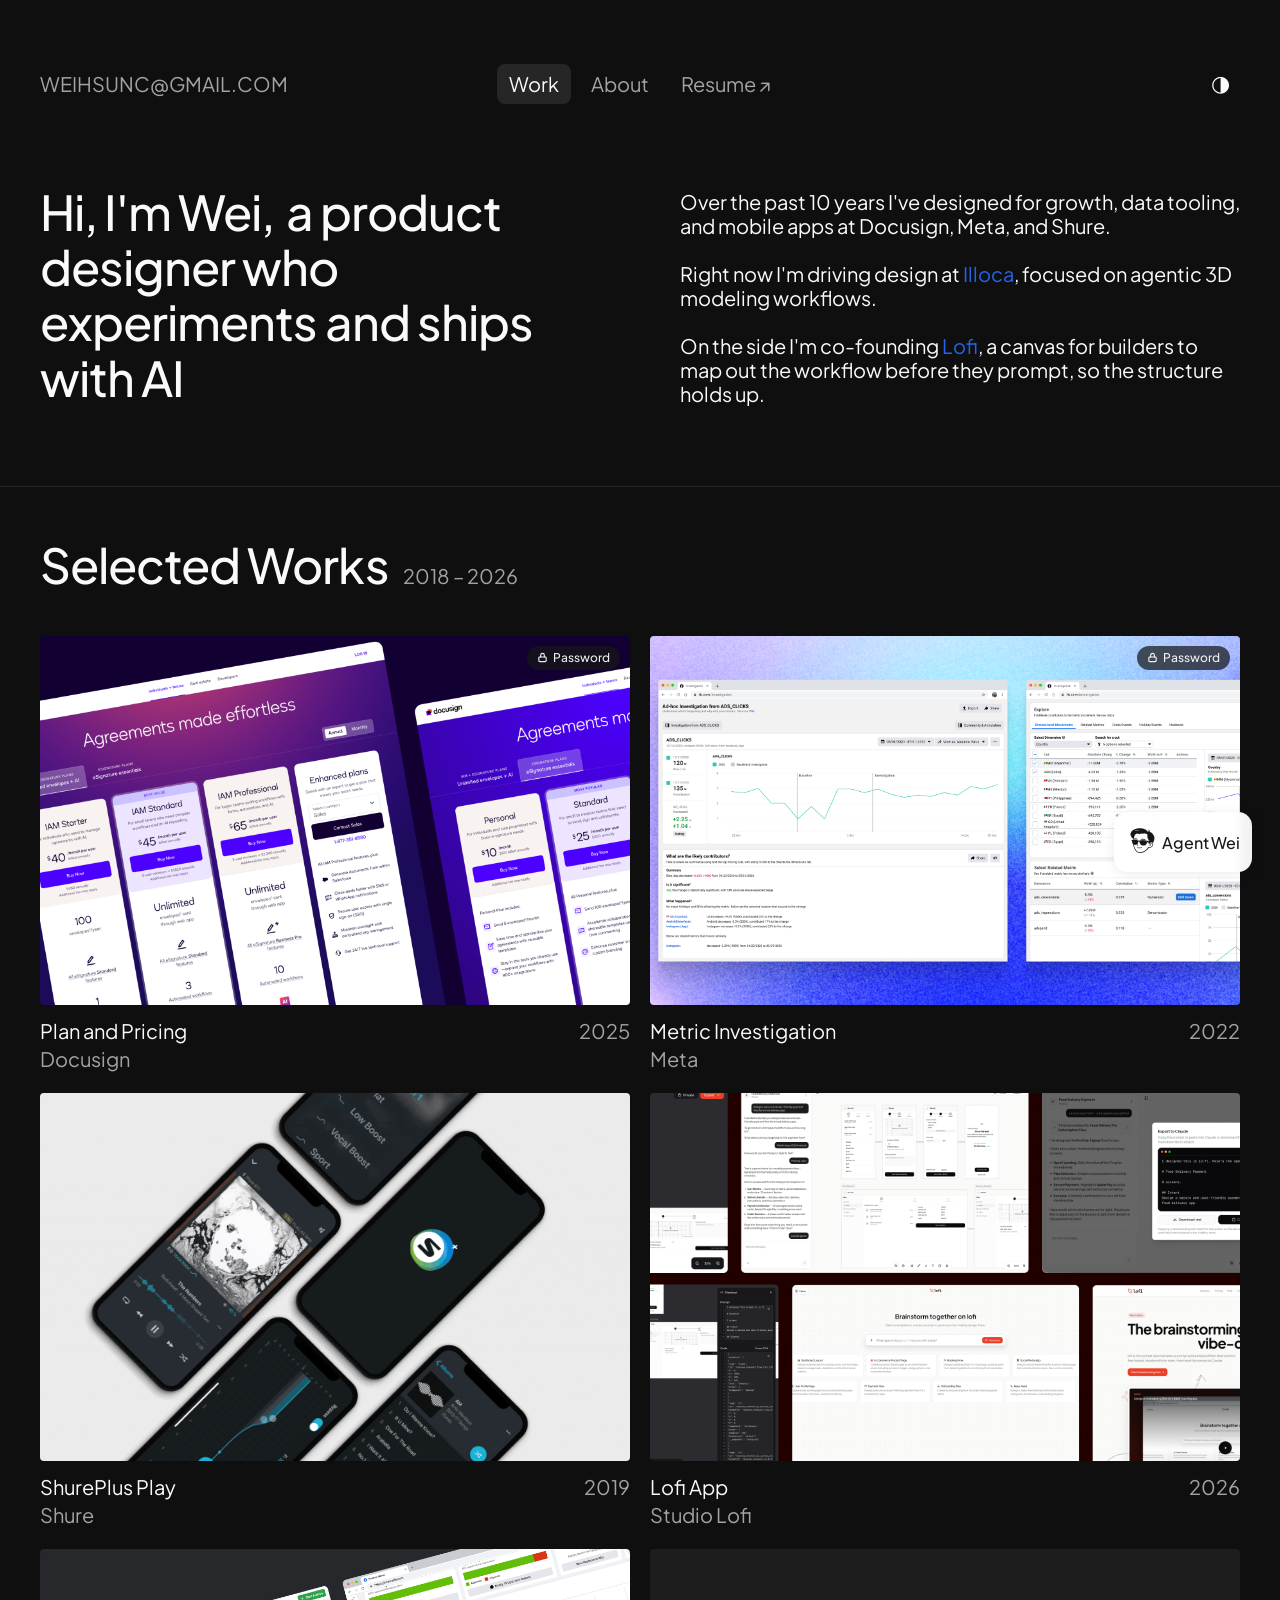
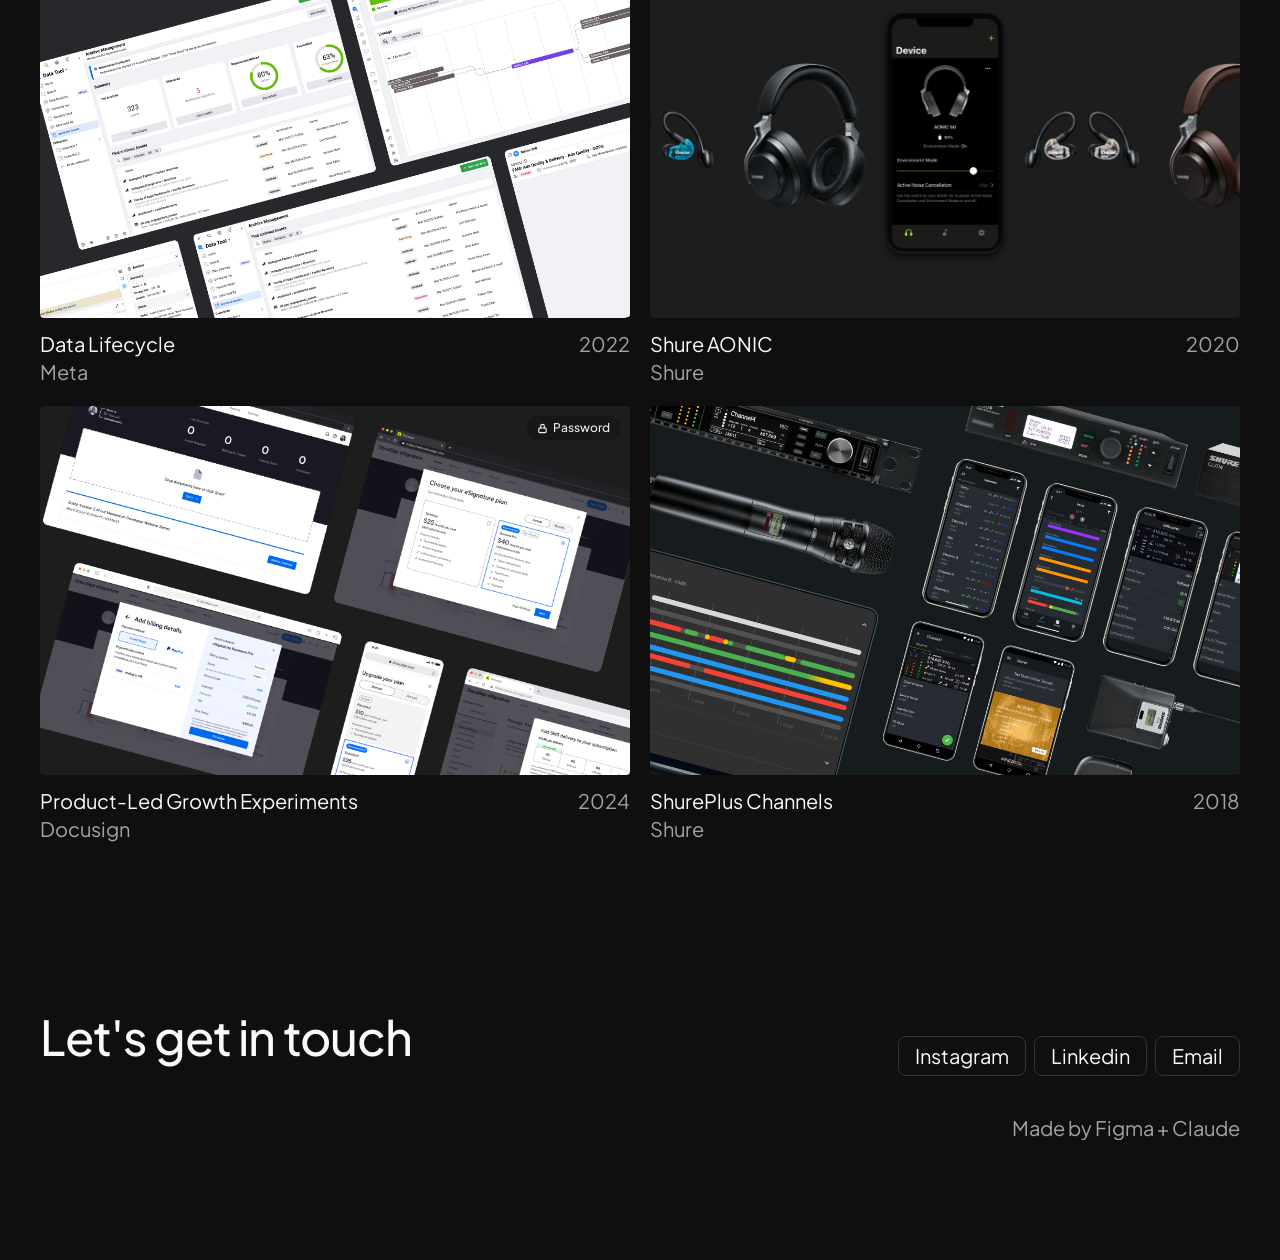
==== commit dcf585d1: "Talk to Wei: voice panel with animated avatar, ElevenLabs session endpoint, interview notes - talk.j" ====
--- a/index.html
+++ b/index.html
@@ -14,6 +14,7 @@
   <link href="https://fonts.googleapis.com/css2?family=Plus+Jakarta+Sans:wght@300;400;500;600;700;800&display=swap" rel="stylesheet" />
   <link rel="stylesheet" href="shared.css" />
   <link rel="stylesheet" href="chatbot.css" />
+  <link rel="stylesheet" href="talk.css" />
 
   <!-- Prevent theme flash -->
   <script>(function(){var t=localStorage.getItem('theme')||'dark';document.documentElement.setAttribute('data-theme',t);})();</script>
@@ -501,6 +502,7 @@
     // View cursor on work cards
     initViewCursor('.work-card');
   </script>
+  <script src="talk.js"></script>
   <script src="chatbot.js"></script>
 
 </body>
--- a/chatbot.css
+++ b/chatbot.css
@@ -594,3 +594,26 @@
     right: 20px;
   }
 }
+
+/* ─── Talk button (voice panel entry point) ─────────── */
+.chat-header-right { display: flex; align-items: center; gap: 2px; }
+.chat-talk-btn {
+  height: 32px;
+  padding: 0 10px 0 8px;
+  border-radius: 8px;
+  border: none;
+  background: transparent;
+  color: rgba(0, 0, 0, 0.9);
+  font-family: var(--font-sans);
+  font-size: 13px;
+  font-weight: 600;
+  cursor: pointer;
+  display: flex;
+  align-items: center;
+  gap: 5px;
+  transition: background 0.15s ease;
+}
+.chat-talk-btn svg { width: 15px; height: 15px; }
+.chat-talk-btn:hover { background: rgba(0, 0, 0, 0.05); }
+[data-theme="light"] .chat-talk-btn { color: rgba(255, 255, 255, 0.95); }
+[data-theme="light"] .chat-talk-btn:hover { background: rgba(255, 255, 255, 0.1); }
--- a/talk.css
+++ b/talk.css
@@ -0,0 +1,245 @@
+/* ═══════════════════════════════════════════════════════
+   TALK TO WEI — voice panel with the animated-mouth avatar
+   Opened from the About page and from the Agent Wei header.
+   Mouth position is tunable via --mouth-x / --mouth-y / --mouth-w.
+   ═══════════════════════════════════════════════════════ */
+
+.talk-overlay {
+  position: fixed;
+  inset: 0;
+  z-index: 10000;
+  display: flex;
+  align-items: center;
+  justify-content: center;
+  padding: 16px;
+  background: rgba(0, 0, 0, 0.55);
+  backdrop-filter: blur(8px);
+  -webkit-backdrop-filter: blur(8px);
+  opacity: 0;
+  pointer-events: none;
+  transition: opacity 0.25s ease;
+}
+.talk-overlay.open { opacity: 1; pointer-events: auto; }
+.talk-panel [hidden] { display: none !important; }
+
+.talk-panel {
+  width: min(440px, 100%);
+  max-height: 100%;
+  background: var(--background);
+  color: var(--foreground);
+  border: 1px solid var(--border-subtle);
+  border-radius: 20px;
+  padding: 16px 20px 18px;
+  display: flex;
+  flex-direction: column;
+  align-items: center;
+  gap: 14px;
+  font-family: var(--font-sans);
+  transform: translateY(12px) scale(0.97);
+  transition: transform 0.3s cubic-bezier(0.22, 1, 0.36, 1);
+  overflow: hidden;
+  box-shadow: 0 24px 80px rgba(0, 0, 0, 0.35);
+}
+.talk-overlay.open .talk-panel { transform: none; }
+
+.talk-top {
+  width: 100%;
+  display: flex;
+  align-items: center;
+  justify-content: space-between;
+}
+.talk-title { font-size: 16px; font-weight: 600; margin: 0; }
+.talk-close {
+  width: 36px;
+  height: 36px;
+  border-radius: 8px;
+  border: none;
+  background: transparent;
+  color: var(--foreground);
+  cursor: pointer;
+  display: flex;
+  align-items: center;
+  justify-content: center;
+  transition: background 0.15s ease;
+}
+.talk-close:hover { background: var(--muted); }
+.talk-close svg { width: 16px; height: 16px; }
+
+/* ─── Avatar ─────────────────────────────────────────── */
+.talk-avatar-wrap {
+  position: relative;
+  padding: 8px;
+  border-radius: 50%;
+}
+.talk-avatar-wrap::after {
+  content: '';
+  position: absolute;
+  inset: 0;
+  border-radius: 50%;
+  border: 2px solid transparent;
+  transition: border-color 0.3s ease, box-shadow 0.3s ease;
+  pointer-events: none;
+}
+.talk-panel[data-state="listening"] .talk-avatar-wrap::after {
+  border-color: #2ecc71;
+  animation: talk-pulse 1.6s ease-in-out infinite;
+}
+.talk-panel[data-state="speaking"] .talk-avatar-wrap::after {
+  border-color: #ff7a1a;
+  box-shadow: 0 0 0 6px rgba(255, 122, 26, 0.18);
+}
+.talk-panel[data-state="thinking"] .talk-avatar-wrap::after,
+.talk-panel[data-state="connecting"] .talk-avatar-wrap::after {
+  border-color: var(--muted-foreground);
+  animation: talk-spin 1.2s linear infinite;
+  border-top-color: transparent;
+}
+@keyframes talk-pulse {
+  0%, 100% { box-shadow: 0 0 0 0 rgba(46, 204, 113, 0.35); }
+  50%      { box-shadow: 0 0 0 10px rgba(46, 204, 113, 0); }
+}
+@keyframes talk-spin { to { transform: rotate(360deg); } }
+
+.talk-avatar {
+  position: relative;
+  width: 220px;
+  height: 220px;
+  border-radius: 50%;
+  overflow: hidden;
+  background: var(--card);
+  /* Where the mouth sits on the face crop, as a fraction of the avatar box */
+  --mouth-x: 46.5%;
+  --mouth-y: 65.6%;
+  --mouth-w: 17%;
+}
+.talk-avatar img {
+  width: 100%;
+  height: 100%;
+  object-fit: cover;
+  display: block;
+  user-select: none;
+  -webkit-user-drag: none;
+}
+.talk-mouth {
+  position: absolute;
+  left: var(--mouth-x);
+  top: var(--mouth-y);
+  width: var(--mouth-w);
+  height: auto;
+  /* seam of the lips sits at 30% of the SVG height */
+  transform: translate(-50%, -30%);
+  overflow: visible;
+  filter: drop-shadow(0 1px 1px rgba(0, 0, 0, 0.35));
+  pointer-events: none;
+}
+
+/* ─── Status + transcript ────────────────────────────── */
+.talk-status {
+  font-size: 14px;
+  color: var(--muted-foreground);
+  text-align: center;
+  min-height: 20px;
+  margin: 0;
+}
+.talk-transcript {
+  width: 100%;
+  max-height: 150px;
+  overflow-y: auto;
+  display: flex;
+  flex-direction: column;
+  gap: 8px;
+  font-size: 14px;
+  line-height: 1.45;
+  scrollbar-width: thin;
+}
+.talk-transcript:empty { display: none; }
+.talk-line {
+  max-width: 88%;
+  padding: 8px 12px;
+  border-radius: 12px;
+  white-space: pre-wrap;
+  word-break: break-word;
+}
+.talk-line.wei {
+  align-self: flex-start;
+  background: var(--muted);
+  border-bottom-left-radius: 4px;
+}
+.talk-line.you {
+  align-self: flex-end;
+  background: var(--foreground);
+  color: var(--background);
+  border-bottom-right-radius: 4px;
+}
+.talk-line.note {
+  align-self: center;
+  color: var(--muted-foreground);
+  font-size: 12px;
+  padding: 0;
+  text-align: center;
+}
+
+/* ─── Controls ───────────────────────────────────────── */
+.talk-controls {
+  display: flex;
+  gap: 8px;
+  flex-wrap: wrap;
+  justify-content: center;
+}
+.talk-controls .btn {
+  font-size: 15px;
+  padding: 8px 16px;
+}
+.talk-controls .btn.primary {
+  background: var(--foreground);
+  color: var(--background);
+  border-color: var(--foreground);
+}
+.talk-controls .btn.primary:hover { opacity: 0.9; }
+.talk-controls .btn.danger:hover { border-color: #e5484d; color: #e5484d; }
+.talk-controls .btn svg { width: 16px; height: 16px; }
+.talk-controls .btn.is-muted { color: #e5484d; border-color: #e5484d; }
+
+.talk-composer {
+  width: 100%;
+  display: flex;
+  gap: 8px;
+}
+.talk-composer input {
+  flex: 1;
+  min-width: 0;
+  font-family: var(--font-sans);
+  font-size: 15px;
+  padding: 9px 12px;
+  border: 1px solid var(--border-subtle);
+  border-radius: var(--radius);
+  background: transparent;
+  color: var(--foreground);
+  outline: none;
+}
+.talk-composer input:focus { border-color: var(--ring); }
+.talk-composer .btn { font-size: 15px; padding: 8px 14px; }
+
+.talk-disclosure {
+  font-size: 12px;
+  line-height: 1.4;
+  color: var(--muted-foreground);
+  text-align: center;
+  margin: 0;
+}
+.talk-disclosure a { color: inherit; }
+
+/* About page entry point */
+.about-actions { display: flex; gap: 8px; align-items: center; }
+.about-actions .btn svg { width: 18px; height: 18px; }
+
+@media (max-width: 520px) {
+  .talk-overlay { padding: 0; align-items: flex-end; }
+  .talk-panel {
+    width: 100%;
+    max-height: 92vh;
+    border-radius: 20px 20px 0 0;
+    padding-bottom: max(18px, env(safe-area-inset-bottom));
+  }
+  .talk-avatar { width: 180px; height: 180px; }
+}
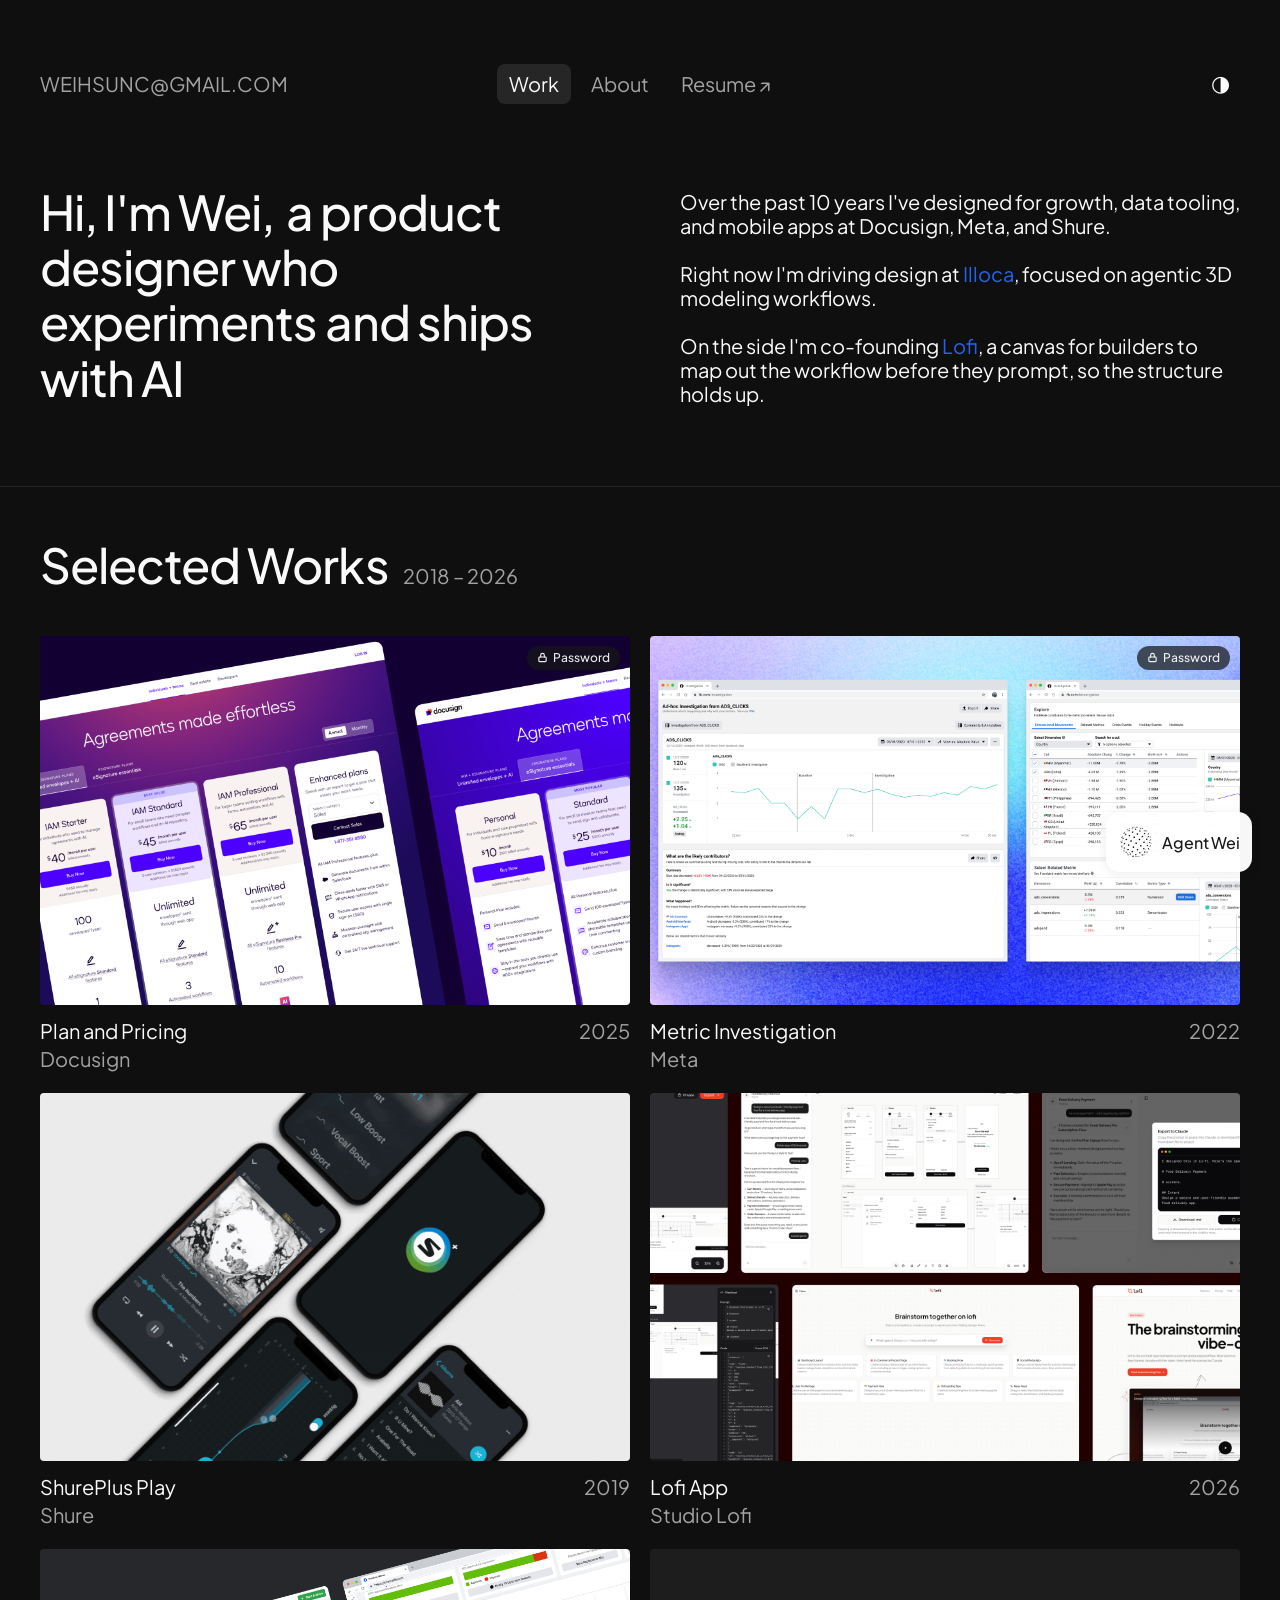
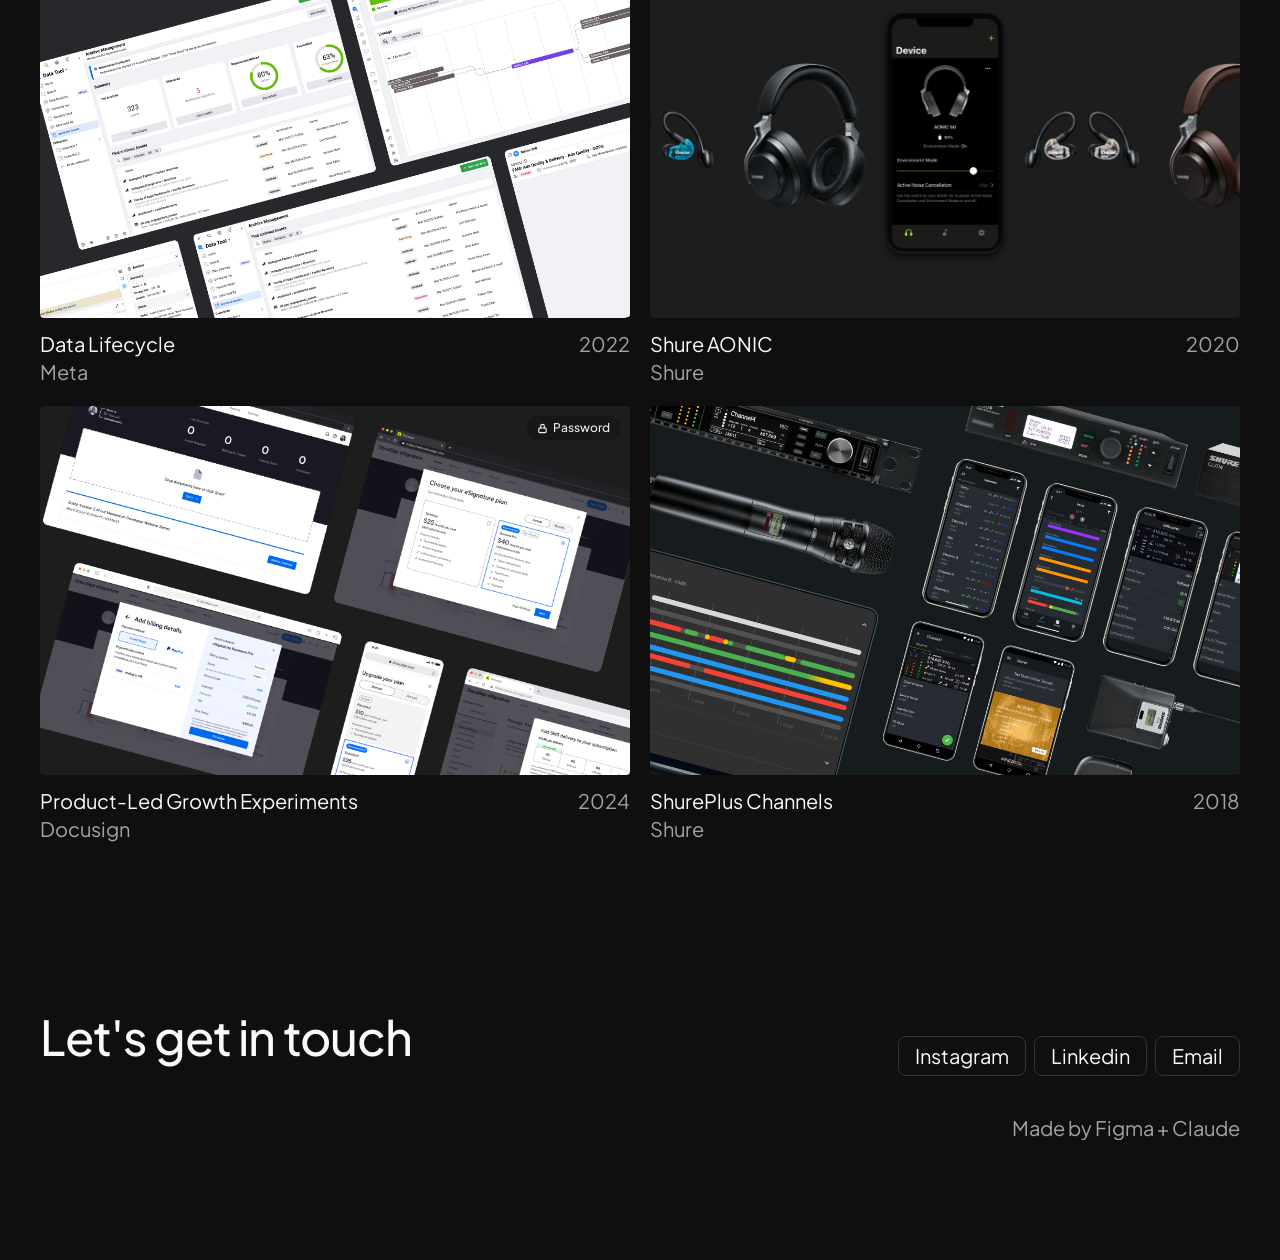
==== commit ed8f5ffc: "Resume: point every nav link and the chatbot knowledge file at the new Drive file Co-Authored-By: Cl" ====
--- a/index.html
+++ b/index.html
@@ -207,7 +207,7 @@
     <button class="drawer-close" onclick="closeDrawer()">Close</button>
     <a href="index.html" class="drawer-item" onclick="closeDrawer()">Work</a>
     <a href="about.html" class="drawer-item" onclick="closeDrawer()">About</a>
-    <a href="https://drive.google.com/file/d/19ksAgx9szwyxqmvfr-EajPPbOLni0T4s/view?usp=sharing" target="_blank" rel="noopener" class="drawer-item" onclick="closeDrawer()">Resume ↗</a>
+    <a href="https://drive.google.com/file/d/17B3OpiTCQ_joCC2AuKuUdBs1w2T4iT-V/view?usp=sharing" target="_blank" rel="noopener" class="drawer-item" onclick="closeDrawer()">Resume ↗</a>
   </div>
 
   <!-- Navigation -->
@@ -216,7 +216,7 @@
     <div class="nav-tabs-group">
       <a href="index.html" class="nav-tab active">Work</a>
       <a href="about.html" class="nav-tab">About</a>
-      <a href="https://drive.google.com/file/d/19ksAgx9szwyxqmvfr-EajPPbOLni0T4s/view?usp=sharing" target="_blank" rel="noopener" class="nav-tab">Resume ↗</a>
+      <a href="https://drive.google.com/file/d/17B3OpiTCQ_joCC2AuKuUdBs1w2T4iT-V/view?usp=sharing" target="_blank" rel="noopener" class="nav-tab">Resume ↗</a>
     </div>
     <div class="nav-right">
       <button class="btn-menu" onclick="openDrawer()" aria-label="Open menu">Menu</button>
--- a/chatbot.css
+++ b/chatbot.css
@@ -1,26 +1,27 @@
 /* ═══════════════════════════════════════════════════════
-   CHATBOT — Inline Expanding Widget
-   Matches Figma spec: node 97:3361
+   AGENT WEI — floating window shell
+   Trigger chip, the window, its header, and the palette the voice panel
+   inside it (talk.css) uses. The window is inverted against the page:
+   light panel on the dark theme, dark panel on the light theme.
    ═══════════════════════════════════════════════════════ */
 
-/* ─── Trigger Button (pill) ──────────────────────────── */
+/* ─── Trigger chip ──────────────────────────────────── */
 .chat-trigger {
   position: fixed;
-  /* position context for ::before gradient flash */
   bottom: 28px;
   right: 28px;
-  z-index: 9998;
+  z-index: 100001; /* above the site's custom cursor, so its pill never covers the chip */
   padding: 12px;
   border-radius: 14px;
   border: none;
-  background: rgba(255, 255, 255, 0.95);
-  backdrop-filter: blur(4px);
-  -webkit-backdrop-filter: blur(4px);
+  background: rgba(255, 255, 255, 0.97);
+  /* no backdrop blur: the ball repaints inside the chip, and a blur surface
+     over a live canvas is re-rendered every frame */
   color: rgba(0, 0, 0, 0.9);
   cursor: pointer;
   display: flex;
   align-items: center;
-  gap: 0;
+  gap: 8px;
   font-family: var(--font-sans);
   font-size: 16px;
   font-weight: 500;
@@ -33,10 +34,9 @@
               opacity 0.2s ease;
   box-shadow: 0 2px 12px rgba(0, 0, 0, 0.08);
 }
-
 .chat-trigger > * { position: relative; z-index: 2; }
 
-/* Gradient flash overlay — colors from favicon gradient */
+/* Gradient flash on hover, colours from the favicon */
 .chat-trigger::before {
   content: '';
   position: absolute;
@@ -62,26 +62,34 @@
   opacity: 1;
   animation: gradientFlash 0.8s ease-out forwards;
 }
-
 @keyframes gradientFlash {
   from { background-position: -100% 0; }
   to   { background-position: 100% 0; }
 }
-
 .chat-trigger:hover {
   transform: translateY(-1px);
   background: rgba(255, 255, 255, 1);
   box-shadow: 0 4px 20px rgba(0, 0, 0, 0.12);
 }
 .chat-trigger:active { transform: scale(0.97); }
-
-/* Hide trigger when chat is open */
-.chat-trigger.active {
+/* Hidden while the window is open, and while the footer is in view */
+.chat-trigger.active,
+.chat-trigger.docked {
   opacity: 0;
   pointer-events: none;
   transform: scale(0.9);
 }
 
+/* The site hides the system cursor in favour of its own; over the widget
+   the system cursor comes back and the custom one steps aside. */
+@media (pointer: fine) {
+  .chat-window, .chat-window * { cursor: default !important; }
+  .chat-trigger, .chat-trigger *, .chat-window button, .chat-window a { cursor: pointer !important; }
+  .chat-window input { cursor: text !important; }
+  .chat-window .talk-dots { cursor: grab !important; }
+  .chat-window .talk-dots:active { cursor: grabbing !important; }
+  #custom-cursor.over-widget { opacity: 0 !important; }
+}
 .chat-trigger-icon {
   position: relative;
   z-index: 2;
@@ -93,15 +101,28 @@
   overflow: hidden;
 }
 
-/* ─── Chat Window ────────────────────────────────────── */
+/* ─── Window ────────────────────────────────────────── */
 .chat-window {
+  /* palette for everything inside, including talk.css */
+  --panel-fg: rgba(0, 0, 0, 0.9);
+  --panel-muted: rgba(0, 0, 0, 0.55);
+  --panel-border: #e5e5e5;
+  --panel-fill: rgba(0, 0, 0, 0.05);
+  --panel-fill-strong: rgba(0, 0, 0, 0.08);
+  --panel-solid: #171717;
+  --panel-on-solid: #ffffff;
+  --panel-input: rgba(255, 255, 255, 0.6);
+  --panel-ring: rgba(0, 0, 0, 0.25);
+
   position: fixed;
   bottom: 28px;
   right: 28px;
-  z-index: 9997;
+  z-index: 100000; /* above the custom cursor; the system cursor is used over the window */
   width: 360px;
-  min-height: 400px;
-  max-height: 540px;
+  height: min(540px, calc(100vh - 56px));
+  transition: opacity 0.3s cubic-bezier(0.22, 1, 0.36, 1),
+              transform 0.3s cubic-bezier(0.22, 1, 0.36, 1),
+              visibility 0s linear 0.3s;
   border-radius: 14px;
   border: none;
   background: rgba(255, 255, 255, 0.88);
@@ -112,344 +133,111 @@
   display: flex;
   flex-direction: column;
   overflow: hidden;
-  color: rgba(0, 0, 0, 0.9);
+  color: var(--panel-fg);
+  font-family: var(--font-sans);
 
   opacity: 0;
   transform: translateY(8px) scale(0.95);
   transform-origin: bottom right;
   pointer-events: none;
-  transition: opacity 0.3s cubic-bezier(0.22, 1, 0.36, 1),
-              transform 0.3s cubic-bezier(0.22, 1, 0.36, 1);
+  /* Closed, the window is fully out of the render tree. It sits above the
+     custom cursor, so an invisible blur layer here would still re-render its
+     backdrop every time the cursor moved beneath it. */
+  visibility: hidden;
 }
 .chat-window.open {
   opacity: 1;
   transform: translateY(0) scale(1);
   pointer-events: auto;
-}
-
-/* ─── Header ─────────────────────────────────────────── */
-.chat-header {
-  padding: 8px 8px 8px 16px;
-  border-bottom: 1px solid #e5e5e5;
-  display: flex;
-  align-items: center;
-  justify-content: space-between;
-  flex-shrink: 0;
-}
-.chat-header-left {
-  display: flex;
-  align-items: center;
-  gap: 8px;
-}
-.chat-header-icon {
-  position: relative;
-  width: 28px;
-  height: 28px;
-  min-width: 28px;
-  min-height: 28px;
-  flex-shrink: 0;
-  overflow: hidden;
-}
-.chat-header h3 {
-  font-family: var(--font-sans);
-  font-size: 16px;
-  font-weight: 600;
-  color: rgba(0, 0, 0, 0.9);
-  margin: 0;
-}
-
-/* Minimize button — 36x36, ghost style, rounded-md */
+  visibility: visible;
+  transition-delay: 0s;
+}
+
+/* ─── Minimize, floating top right ──────────────────── */
 .chat-minimize-btn {
+  position: absolute;
+  top: 8px;
+  right: 8px;
+  z-index: 2;
   width: 36px;
   height: 36px;
   border-radius: 8px;
   border: none;
   background: transparent;
-  color: rgba(0, 0, 0, 0.9);
+  color: var(--panel-fg);
   cursor: pointer;
   display: flex;
   align-items: center;
   justify-content: center;
   transition: color 0.15s ease, background 0.15s ease;
-  flex-shrink: 0;
 }
 .chat-minimize-btn svg { width: 16px; height: 16px; }
-.chat-minimize-btn:hover {
-  background: rgba(0, 0, 0, 0.05);
-}
-
-/* ─── Content Area ───────────────────────────────────── */
-.chat-content {
-  position: relative;
+.chat-minimize-btn:hover { background: var(--panel-fill); }
+
+/* Body: talk.js mounts here */
+.chat-body {
   flex: 1;
+  min-height: 0;
   display: flex;
   flex-direction: column;
-  overflow: hidden;
-  min-height: 0;
-}
-
-/* Jump-to-latest button, shown once the visitor scrolls up */
-.chat-scroll-bottom {
+}
+
+/* ─── Dot ball avatar ───────────────────────────────── */
+.chat-ball {
   position: absolute;
-  bottom: 12px;
-  left: 50%;
-  width: 32px;
-  height: 32px;
-  border-radius: 50%;
-  border: 1px solid #e5e5e5;
-  background: rgba(255, 255, 255, 0.95);
-  color: rgba(0, 0, 0, 0.9);
-  box-shadow: 0 2px 8px rgba(0, 0, 0, 0.12);
-  cursor: pointer;
-  display: flex;
-  align-items: center;
-  justify-content: center;
-  opacity: 0;
-  pointer-events: none;
-  transform: translateX(-50%) translateY(8px);
-  transition: opacity 0.2s ease,
-              transform 0.2s cubic-bezier(0.22, 1, 0.36, 1),
-              background 0.15s ease;
-}
-.chat-scroll-bottom.visible {
-  opacity: 1;
-  pointer-events: auto;
-  transform: translateX(-50%) translateY(0);
-}
-.chat-scroll-bottom:hover { background: #ffffff; }
-.chat-scroll-bottom:active { transform: translateX(-50%) scale(0.95); }
-.chat-scroll-bottom svg { width: 16px; height: 16px; }
-
-/* ─── Messages Area ──────────────────────────────────── */
-.chat-messages {
-  flex: 1;
-  overflow-y: auto;
-  padding: 16px;
-  display: flex;
-  flex-direction: column;
-  gap: 24px;
-  scrollbar-width: thin;
-  scrollbar-color: rgba(0,0,0,0.08) transparent;
-}
-.chat-messages::-webkit-scrollbar { width: 4px; }
-.chat-messages::-webkit-scrollbar-track { background: transparent; }
-.chat-messages::-webkit-scrollbar-thumb {
-  background: rgba(0,0,0,0.1);
-  border-radius: 4px;
-}
-
-/* ─── Message Styles ─────────────────────────────────── */
-.chat-msg {
-  font-family: var(--font-sans);
-  font-size: 16px;
-  line-height: 24px;
-  font-weight: 400;
-  color: rgba(0, 0, 0, 0.9);
-  animation: chatMsgIn 0.3s cubic-bezier(0.22, 1, 0.36, 1) both;
-}
-
-@keyframes chatMsgIn {
-  from { opacity: 0; transform: translateY(6px); }
-  to   { opacity: 1; transform: translateY(0); }
-}
-
-/* Bot messages — plain text, no bubble */
-.chat-msg.bot {
-  color: rgba(0, 0, 0, 0.9);
-}
-
-/* User messages — subtle bubble, right-aligned */
-.chat-msg.user {
-  align-self: flex-end;
-  max-width: 85%;
-  padding: 8px 16px;
-  border-radius: 14px;
-  background: rgba(0, 0, 0, 0.05);
-  color: rgba(0, 0, 0, 0.9);
-  border-bottom-right-radius: 4px;
-}
-
-.chat-msg a {
-  color: rgba(0, 0, 0, 0.9);
-  text-decoration: underline;
-  text-decoration-color: rgba(0, 0, 0, 0.25);
-  text-underline-offset: 2px;
-  transition: text-decoration-color 0.15s ease;
-}
-.chat-msg a:hover { text-decoration-color: rgba(0, 0, 0, 0.7); }
-
-/* ─── Suggestion Buttons ─────────────────────────────── */
-.chat-suggestions {
-  display: flex;
-  flex-direction: column;
-  gap: 8px;
-  animation: chatMsgIn 0.3s cubic-bezier(0.22, 1, 0.36, 1) both;
-}
-.chat-suggest-btn {
-  display: inline-flex;
-  align-items: center;
-  justify-content: center;
-  align-self: flex-start;
-  height: 36px;
-  padding: 0 16px;
+  inset: 0;
+  width: 100%;
+  height: 100%;
+  color: currentColor; /* dot colour, read by the renderer */
+  pointer-events: none;
+}
+
+/* ─── Composer (shared with talk.css) ───────────────── */
+.chat-input-wrap {
+  display: flex;
+  align-items: center;
+  border: 1px solid var(--panel-border);
   border-radius: 8px;
-  border: 1px solid #e5e5e5;
-  background: rgba(255, 255, 255, 0.6);
-  font-family: var(--font-sans);
-  font-size: 14px;
-  line-height: 20px;
-  font-weight: 400;
-  color: #0a0a0a;
-  cursor: pointer;
-  white-space: nowrap;
-  transition: background 0.15s ease, border-color 0.15s ease;
-}
-.chat-suggest-btn:hover {
-  background: rgba(0, 0, 0, 0.03);
-  border-color: #d4d4d4;
-}
-
-/* ─── Typing Indicator ───────────────────────────────── */
-.chat-typing {
-  display: flex;
-  gap: 4px;
-  padding: 4px 0;
-  align-self: flex-start;
-}
-.chat-typing span {
-  width: 5px;
-  height: 5px;
-  border-radius: 50%;
-  background: rgba(0, 0, 0, 0.2);
-  animation: typingDot 1.2s ease-in-out infinite;
-}
-.chat-typing span:nth-child(2) { animation-delay: 0.15s; }
-.chat-typing span:nth-child(3) { animation-delay: 0.3s; }
-
-@keyframes typingDot {
-  0%, 60%, 100% { opacity: 0.3; transform: translateY(0); }
-  30% { opacity: 1; transform: translateY(-3px); }
-}
-
-/* ─── Input Area ─────────────────────────────────────── */
-.chat-input-area {
-  padding: 16px;
-  flex-shrink: 0;
-}
-
-/* Context panel (project pages only): wraps the label row and the composer.
-   Rounded at the top, square at the bottom, and it runs all the way down to
-   the composer's bottom edge. The composer keeps its own rounded corners. */
-.chat-input-area.has-context .chat-composer {
-  border: 1px solid #e5e5e5;
-  border-bottom: none;
-  border-radius: 10px 10px 0 0;
-  background: rgba(0, 0, 0, 0.035);
-}
-.chat-context-chip {
-  display: flex;
-  align-items: center;
-  gap: 6px;
-  padding: 6px 12px;
-  font-family: var(--font-sans);
-  font-size: 12px;
-  line-height: 16px;
-  font-weight: 500;
-  color: rgba(0, 0, 0, 0.7);
-  cursor: default;
-  user-select: none;
-}
-.chat-context-icon {
-  display: flex;
-  align-items: center;
-  color: rgba(0, 0, 0, 0.5);
-}
-.chat-context-icon svg { width: 14px; height: 14px; }
-.chat-context-name {
-  white-space: nowrap;
-  overflow: hidden;
-  text-overflow: ellipsis;
-}
-.chat-context-meta {
-  color: rgba(0, 0, 0, 0.4);
-  font-weight: 400;
-  white-space: nowrap;
-}
-.chat-context-meta::before { content: '·'; margin-right: 6px; }
-.chat-context-chip[hidden] { display: none; }
-
-/* Composer sits inside the panel with an opaque surface */
-.chat-input-area.has-context .chat-input-wrap {
-  position: relative;
-  z-index: 1;
-  margin: 0 -1px -1px;   /* sit flush with the panel's outer edges */
-  background: rgba(255, 255, 255, 0.96);
-}
-
-.chat-input-wrap {
-  position: relative;
-  z-index: 1;
-  background: rgba(255, 255, 255, 0.96);
-}
-
-.chat-input-wrap {
-  border-radius: 0 0 8px 8px;
-}
-.chat-input-wrap {
-  display: flex;
-  align-items: flex-end;
-  border: 1px solid #e5e5e5;
-  border-radius: 8px;
-  background: rgba(255, 255, 255, 0.6);
+  background: var(--panel-input);
   padding: 8px;
   gap: 0;
   transition: border-color 0.15s ease;
 }
-.chat-input-wrap:focus-within {
-  border-color: rgba(0, 0, 0, 0.25);
-}
-
+.chat-input-wrap:focus-within { border-color: var(--panel-ring); }
 .chat-input {
   flex: 1;
   min-width: 0;
   font-family: var(--font-sans);
   font-size: 14px;
   line-height: 20px;
-  font-weight: 400;
-  padding: 8px 8px;
+  padding: 8px;
   margin: 0;
   border: none;
   background: transparent;
-  color: rgba(0, 0, 0, 0.9);
+  color: var(--panel-fg);
   outline: none;
-  resize: none;
-  overflow-y: hidden;
-  height: 36px;          /* one line, matches the send button */
-  max-height: 120px;
-  scrollbar-width: thin;
-}
-.chat-input::placeholder { color: rgba(0, 0, 0, 0.3); }
-
+  height: 36px;
+}
+.chat-input::placeholder { color: var(--panel-muted); }
 .chat-send {
   width: 36px;
   height: 36px;
   border-radius: 8px;
   border: none;
-  background: #171717;
-  color: white;
+  background: var(--panel-solid);
+  color: var(--panel-on-solid);
   cursor: pointer;
   display: flex;
   align-items: center;
   justify-content: center;
-  transition: background 0.15s ease, transform 0.1s ease;
+  transition: opacity 0.15s ease, transform 0.1s ease;
   flex-shrink: 0;
-  box-shadow: 0 1px 2px rgba(0, 0, 0, 0.05);
-}
-.chat-send:hover { background: #0a0a0a; }
+}
+.chat-send:hover { opacity: 0.9; }
 .chat-send:active { transform: scale(0.95); }
 .chat-send svg { width: 16px; height: 16px; }
 
-/* ─── Light Mode — Inverted (dark chatbot) ──────────── */
+/* ─── Light theme: inverted (dark chip and window) ──── */
 [data-theme="light"] .chat-trigger {
   background: rgba(23, 23, 23, 0.92);
   color: rgba(255, 255, 255, 0.95);
@@ -472,148 +260,30 @@
   background: rgba(23, 23, 23, 0.98);
   box-shadow: 0 4px 20px rgba(0, 0, 0, 0.28);
 }
-
 [data-theme="light"] .chat-window {
+  --panel-fg: rgba(255, 255, 255, 0.95);
+  --panel-muted: rgba(255, 255, 255, 0.55);
+  --panel-border: rgba(255, 255, 255, 0.12);
+  --panel-fill: rgba(255, 255, 255, 0.1);
+  --panel-fill-strong: rgba(255, 255, 255, 0.16);
+  --panel-solid: #fafafa;
+  --panel-on-solid: #111111;
+  --panel-input: rgba(255, 255, 255, 0.06);
+  --panel-ring: rgba(255, 255, 255, 0.4);
   background: rgba(23, 23, 23, 0.88);
-  color: rgba(255, 255, 255, 0.95);
-}
-
-[data-theme="light"] .chat-header {
-  border-bottom-color: rgba(255, 255, 255, 0.12);
-}
-[data-theme="light"] .chat-header h3 {
-  color: rgba(255, 255, 255, 0.95);
-}
-[data-theme="light"] .chat-header-icon {
-  color: rgba(255, 255, 255, 0.95);
-}
-
-[data-theme="light"] .chat-minimize-btn {
-  color: rgba(255, 255, 255, 0.95);
-}
-[data-theme="light"] .chat-minimize-btn:hover {
-  background: rgba(255, 255, 255, 0.1);
-}
-
-[data-theme="light"] .chat-msg {
-  color: rgba(255, 255, 255, 0.95);
-}
-[data-theme="light"] .chat-msg.bot {
-  color: rgba(255, 255, 255, 0.95);
-}
-[data-theme="light"] .chat-msg.user {
-  background: rgba(255, 255, 255, 0.1);
-  color: rgba(255, 255, 255, 0.95);
-}
-[data-theme="light"] .chat-msg a {
-  color: rgba(255, 255, 255, 0.95);
-  text-decoration-color: rgba(255, 255, 255, 0.3);
-}
-[data-theme="light"] .chat-msg a:hover {
-  text-decoration-color: rgba(255, 255, 255, 0.7);
-}
-
-[data-theme="light"] .chat-suggest-btn {
-  border-color: rgba(255, 255, 255, 0.18);
-  background: rgba(255, 255, 255, 0.08);
-  color: rgba(255, 255, 255, 0.9);
-}
-[data-theme="light"] .chat-suggest-btn:hover {
-  background: rgba(255, 255, 255, 0.14);
-  border-color: rgba(255, 255, 255, 0.28);
-}
-
-[data-theme="light"] .chat-typing span {
-  background: rgba(255, 255, 255, 0.3);
-}
-
-[data-theme="light"] .chat-scroll-bottom {
-  border-color: rgba(255, 255, 255, 0.18);
-  background: rgba(38, 38, 38, 0.95);
-  color: rgba(255, 255, 255, 0.95);
-  box-shadow: 0 2px 8px rgba(0, 0, 0, 0.35);
-}
-[data-theme="light"] .chat-scroll-bottom:hover {
-  background: rgba(50, 50, 50, 0.98);
-}
-
-[data-theme="light"] .chat-input-area.has-context .chat-composer {
-  border-color: rgba(255, 255, 255, 0.14);
-  background: rgba(255, 255, 255, 0.06);
-}
-[data-theme="light"] .chat-context-chip {
-  color: rgba(255, 255, 255, 0.8);
-}
-[data-theme="light"] .chat-input-area.has-context .chat-input-wrap {
-  background: rgba(38, 38, 38, 0.98);
-}
-[data-theme="light"] .chat-context-icon { color: rgba(255, 255, 255, 0.55); }
-[data-theme="light"] .chat-context-meta { color: rgba(255, 255, 255, 0.45); }
-
-[data-theme="light"] .chat-input-wrap {
-  border-color: rgba(255, 255, 255, 0.18);
-  background: rgba(255, 255, 255, 0.08);
-}
-[data-theme="light"] .chat-input-wrap:focus-within {
-  border-color: rgba(255, 255, 255, 0.35);
-}
-[data-theme="light"] .chat-input {
-  color: rgba(255, 255, 255, 0.95);
-}
-[data-theme="light"] .chat-input::placeholder {
-  color: rgba(255, 255, 255, 0.35);
-}
-
-[data-theme="light"] .chat-send {
-  background: #fafafa;
-  color: #171717;
-  box-shadow: 0 1px 2px rgba(0, 0, 0, 0.15);
-}
-[data-theme="light"] .chat-send:hover {
-  background: #ffffff;
-}
-
-[data-theme="light"] .chat-messages {
-  scrollbar-color: rgba(255, 255, 255, 0.12) transparent;
-}
-[data-theme="light"] .chat-messages::-webkit-scrollbar-thumb {
-  background: rgba(255, 255, 255, 0.15);
-}
-
-/* ─── Mobile ─────────────────────────────────────────── */
+}
+
+/* ─── Mobile ────────────────────────────────────────── */
 @media (max-width: 480px) {
   .chat-window {
     right: 12px;
     left: 12px;
     bottom: 12px;
     width: auto;
-    max-height: 75vh;
+    height: min(540px, calc(100vh - 24px));
   }
   .chat-trigger {
     bottom: 20px;
     right: 20px;
   }
 }
-
-/* ─── Talk button (voice panel entry point) ─────────── */
-.chat-header-right { display: flex; align-items: center; gap: 2px; }
-.chat-talk-btn {
-  height: 32px;
-  padding: 0 10px 0 8px;
-  border-radius: 8px;
-  border: none;
-  background: transparent;
-  color: rgba(0, 0, 0, 0.9);
-  font-family: var(--font-sans);
-  font-size: 13px;
-  font-weight: 600;
-  cursor: pointer;
-  display: flex;
-  align-items: center;
-  gap: 5px;
-  transition: background 0.15s ease;
-}
-.chat-talk-btn svg { width: 15px; height: 15px; }
-.chat-talk-btn:hover { background: rgba(0, 0, 0, 0.05); }
-[data-theme="light"] .chat-talk-btn { color: rgba(255, 255, 255, 0.95); }
-[data-theme="light"] .chat-talk-btn:hover { background: rgba(255, 255, 255, 0.1); }
--- a/talk.css
+++ b/talk.css
@@ -1,245 +1,286 @@
 /* ═══════════════════════════════════════════════════════
-   TALK TO WEI — voice panel with the animated-mouth avatar
-   Opened from the About page and from the Agent Wei header.
-   Mouth position is tunable via --mouth-x / --mouth-y / --mouth-w.
+   TALK TO WEI — the voice panel inside the Agent Wei window
+   Uses the --panel-* palette set on .chat-window (chatbot.css).
+   Two views on data-view: 'orb' (big ball, call button, one line) and
+   'chat' (small ball in the corner, conversation in the body). The
+   input is always there.
    ═══════════════════════════════════════════════════════ */
 
-.talk-overlay {
-  position: fixed;
-  inset: 0;
-  z-index: 10000;
-  display: flex;
-  align-items: center;
-  justify-content: center;
-  padding: 16px;
-  background: rgba(0, 0, 0, 0.55);
-  backdrop-filter: blur(8px);
-  -webkit-backdrop-filter: blur(8px);
-  opacity: 0;
-  pointer-events: none;
-  transition: opacity 0.25s ease;
-}
-.talk-overlay.open { opacity: 1; pointer-events: auto; }
+.talk-panel {
+  position: relative;
+  flex: 1;
+  min-height: 0;
+  display: flex;
+  flex-direction: column;
+}
 .talk-panel [hidden] { display: none !important; }
 
-.talk-panel {
-  width: min(440px, 100%);
-  max-height: 100%;
-  background: var(--background);
-  color: var(--foreground);
-  border: 1px solid var(--border-subtle);
-  border-radius: 20px;
-  padding: 16px 20px 18px;
-  display: flex;
-  flex-direction: column;
-  align-items: center;
-  gap: 14px;
-  font-family: var(--font-sans);
-  transform: translateY(12px) scale(0.97);
-  transition: transform 0.3s cubic-bezier(0.22, 1, 0.36, 1);
-  overflow: hidden;
-  box-shadow: 0 24px 80px rgba(0, 0, 0, 0.35);
-}
-.talk-overlay.open .talk-panel { transform: none; }
-
-.talk-top {
-  width: 100%;
-  display: flex;
-  align-items: center;
-  justify-content: space-between;
-}
-.talk-title { font-size: 16px; font-weight: 600; margin: 0; }
-.talk-close {
+/* ─── Top-left: text-chat button (orb view) ─────────── */
+.talk-mode-btn {
+  position: absolute;
+  top: 8px;
+  left: 8px;
+  z-index: 3;
   width: 36px;
   height: 36px;
   border-radius: 8px;
   border: none;
   background: transparent;
-  color: var(--foreground);
+  color: var(--panel-fg);
   cursor: pointer;
   display: flex;
   align-items: center;
   justify-content: center;
-  transition: background 0.15s ease;
-}
-.talk-close:hover { background: var(--muted); }
-.talk-close svg { width: 16px; height: 16px; }
-
-/* ─── Avatar ─────────────────────────────────────────── */
+  transition: background 0.15s ease, opacity 0.2s ease;
+}
+.talk-mode-btn svg { width: 18px; height: 18px; }
+.talk-mode-btn:hover { background: var(--panel-fill); }
+.talk-panel[data-view="chat"] .talk-mode-btn { opacity: 0; pointer-events: none; }
+
+/* ─── The big ball (orb view only) ──────────────────── */
 .talk-avatar-wrap {
-  position: relative;
-  padding: 8px;
-  border-radius: 50%;
-}
-.talk-avatar-wrap::after {
-  content: '';
-  position: absolute;
-  inset: 0;
-  border-radius: 50%;
-  border: 2px solid transparent;
-  transition: border-color 0.3s ease, box-shadow 0.3s ease;
-  pointer-events: none;
-}
-.talk-panel[data-state="listening"] .talk-avatar-wrap::after {
-  border-color: #2ecc71;
-  animation: talk-pulse 1.6s ease-in-out infinite;
-}
-.talk-panel[data-state="speaking"] .talk-avatar-wrap::after {
-  border-color: #ff7a1a;
-  box-shadow: 0 0 0 6px rgba(255, 122, 26, 0.18);
-}
-.talk-panel[data-state="thinking"] .talk-avatar-wrap::after,
-.talk-panel[data-state="connecting"] .talk-avatar-wrap::after {
-  border-color: var(--muted-foreground);
-  animation: talk-spin 1.2s linear infinite;
-  border-top-color: transparent;
-}
-@keyframes talk-pulse {
-  0%, 100% { box-shadow: 0 0 0 0 rgba(46, 204, 113, 0.35); }
-  50%      { box-shadow: 0 0 0 10px rgba(46, 204, 113, 0); }
-}
-@keyframes talk-spin { to { transform: rotate(360deg); } }
-
+  position: absolute;
+  z-index: 2;
+  top: 56px;
+  left: 50%;
+  width: 150px;
+  height: 150px;
+  transform: translateX(-50%);
+}
+.talk-panel[data-view="chat"] .talk-avatar-wrap { display: none; }
 .talk-avatar {
-  position: relative;
-  width: 220px;
-  height: 220px;
-  border-radius: 50%;
-  overflow: hidden;
-  background: var(--card);
-  /* Where the mouth sits on the face crop, as a fraction of the avatar box */
-  --mouth-x: 46.5%;
-  --mouth-y: 65.6%;
-  --mouth-w: 17%;
-}
-.talk-avatar img {
+  position: absolute;
+  inset: 0;
+  border-radius: 50%;
+  overflow: hidden;
+  background: transparent;
+}
+/* The photo is only sampled by the dot renderer, never shown */
+.talk-avatar img { display: none; }
+.talk-dots {
+  position: absolute;
+  inset: 0;
   width: 100%;
   height: 100%;
-  object-fit: cover;
   display: block;
+  color: var(--panel-fg); /* dot colour, read by the renderer */
+  cursor: grab;
+  touch-action: none;
   user-select: none;
-  -webkit-user-drag: none;
-}
-.talk-mouth {
-  position: absolute;
-  left: var(--mouth-x);
-  top: var(--mouth-y);
-  width: var(--mouth-w);
-  height: auto;
-  /* seam of the lips sits at 30% of the SVG height */
-  transform: translate(-50%, -30%);
-  overflow: visible;
-  filter: drop-shadow(0 1px 1px rgba(0, 0, 0, 0.35));
+}
+.talk-dots:active { cursor: grabbing; }
+
+/* ─── Small ball top left (chat view): the chip's ball, doubles as Back ─── */
+.talk-back {
+  position: absolute;
+  top: 8px;
+  left: 8px;
+  z-index: 3;
+  width: 36px;
+  height: 36px;
+  padding: 0;
+  border-radius: 50%;
+  border: none;
+  background: transparent;
+  color: var(--panel-fg);
+  cursor: pointer;
+  display: none;
+  overflow: hidden;
+}
+.talk-panel[data-view="chat"] .talk-back { display: block; }
+.talk-back .chat-ball { position: absolute; inset: 0; width: 100%; height: 100%; }
+.talk-back-icon {
+  position: absolute;
+  inset: 0;
+  display: flex;
+  align-items: center;
+  justify-content: center;
+  border-radius: 50%;
+  background: var(--panel-fill-strong);
+  opacity: 0;
+  transition: opacity 0.15s ease;
+}
+.talk-back-icon svg { width: 16px; height: 16px; }
+.talk-back:hover .talk-back-icon,
+.talk-back:focus-visible .talk-back-icon { opacity: 1; }
+
+/* Status next to the small ball in chat view */
+.talk-status {
+  position: absolute;
+  top: 17px;
+  left: 52px;
+  margin: 0;
+  font-size: 13px;
+  color: var(--panel-muted);
+  opacity: 0;
+  transition: opacity 0.2s ease;
+}
+.talk-panel[data-view="chat"] .talk-status { opacity: 1; }
+
+/* ─── Stage ─────────────────────────────────────────── */
+.talk-stage {
+  flex: 1;
+  min-height: 0;
+  display: flex;
+  flex-direction: column;
+  align-items: center;
+  gap: 14px;
+  padding: 222px 16px 8px;
+}
+.talk-panel[data-view="chat"] .talk-stage { padding-top: 56px; align-items: stretch; gap: 0; }
+
+.talk-tagline {
+  margin: 0;
+  font-size: 15px;
+  line-height: 1.5;
+  text-align: center;
+  color: var(--panel-muted);
+}
+.talk-panel[data-view="chat"] .talk-tagline { display: none; }
+
+/* Start talking: icon + text, same shape as the site buttons, with the
+   chip's gradient flash on hover */
+.talk-call {
+  position: relative;
+  display: inline-flex;
+  align-items: center;
+  gap: 8px;
+  height: 44px;
+  padding: 0 18px 0 16px;
+  border-radius: 12px;
+  border: none;
+  background: var(--panel-solid);
+  color: var(--panel-on-solid);
+  font-family: var(--font-sans);
+  font-size: 15px;
+  font-weight: 500;
+  cursor: pointer;
+  overflow: hidden;
+  transition: opacity 0.2s ease;
+}
+.talk-call > * { position: relative; z-index: 2; }
+.talk-call svg { width: 18px; height: 18px; }
+.talk-call::before {
+  content: '';
+  position: absolute;
+  inset: 0;
+  border-radius: inherit;
+  background: linear-gradient(
+    90deg,
+    transparent 0%,
+    rgba(223, 58, 88, 0.35) 15%,
+    rgba(244, 136, 74, 0.35) 35%,
+    rgba(252, 195, 92, 0.35) 55%,
+    rgba(74, 141, 168, 0.3) 80%,
+    transparent 100%
+  );
+  background-size: 200% 100%;
+  background-position: -100% 0;
+  opacity: 0;
+  transition: opacity 0.3s ease;
   pointer-events: none;
-}
-
-/* ─── Status + transcript ────────────────────────────── */
-.talk-status {
-  font-size: 14px;
-  color: var(--muted-foreground);
-  text-align: center;
-  min-height: 20px;
-  margin: 0;
-}
+  z-index: 1;
+}
+.talk-call:hover::before {
+  opacity: 1;
+  animation: gradientFlash 0.8s ease-out forwards;
+}
+.talk-call:disabled { opacity: 0.6; cursor: progress; }
+.talk-call:disabled::before { display: none; }
+.talk-panel[data-view="chat"] .talk-call { display: none; }
+
 .talk-transcript {
-  width: 100%;
-  max-height: 150px;
+  display: none;
+  flex: 1;
+  min-height: 0;
   overflow-y: auto;
-  display: flex;
   flex-direction: column;
   gap: 8px;
   font-size: 14px;
   line-height: 1.45;
   scrollbar-width: thin;
 }
-.talk-transcript:empty { display: none; }
+.talk-panel[data-view="chat"] .talk-transcript { display: flex; }
+
 .talk-line {
-  max-width: 88%;
+  max-width: 86%;
   padding: 8px 12px;
-  border-radius: 12px;
+  border-radius: 14px;
   white-space: pre-wrap;
   word-break: break-word;
+  color: var(--panel-fg);
 }
 .talk-line.wei {
   align-self: flex-start;
-  background: var(--muted);
+  background: var(--panel-fill);
   border-bottom-left-radius: 4px;
 }
 .talk-line.you {
   align-self: flex-end;
-  background: var(--foreground);
-  color: var(--background);
+  background: var(--panel-solid);
+  color: var(--panel-on-solid);
   border-bottom-right-radius: 4px;
 }
 .talk-line.note {
   align-self: center;
-  color: var(--muted-foreground);
+  color: var(--panel-muted);
   font-size: 12px;
   padding: 0;
   text-align: center;
 }
-
-/* ─── Controls ───────────────────────────────────────── */
-.talk-controls {
-  display: flex;
+.talk-line.pending { color: var(--panel-muted); letter-spacing: 2px; }
+
+/* ─── Foot: input, end-call, disclosure ─────────────── */
+.talk-foot {
+  flex-shrink: 0;
+  display: flex;
+  flex-direction: column;
+  gap: 6px;
+  padding: 8px 12px 10px;
+}
+.talk-composer {
+  margin: 0;
+  display: flex;
+  align-items: center;
   gap: 8px;
-  flex-wrap: wrap;
+}
+.talk-composer .chat-input-wrap { flex: 1; min-width: 0; }
+.talk-panel[data-view="chat"] .talk-dots { pointer-events: none; }
+.talk-end {
+  width: 44px;
+  height: 44px;
+  flex-shrink: 0;
+  border-radius: 50%;
+  border: none;
+  background: #e5484d;
+  color: #fff;
+  cursor: pointer;
+  display: flex;
+  align-items: center;
   justify-content: center;
-}
-.talk-controls .btn {
-  font-size: 15px;
-  padding: 8px 16px;
-}
-.talk-controls .btn.primary {
-  background: var(--foreground);
-  color: var(--background);
-  border-color: var(--foreground);
-}
-.talk-controls .btn.primary:hover { opacity: 0.9; }
-.talk-controls .btn.danger:hover { border-color: #e5484d; color: #e5484d; }
-.talk-controls .btn svg { width: 16px; height: 16px; }
-.talk-controls .btn.is-muted { color: #e5484d; border-color: #e5484d; }
-
-.talk-composer {
-  width: 100%;
-  display: flex;
-  gap: 8px;
-}
-.talk-composer input {
-  flex: 1;
-  min-width: 0;
-  font-family: var(--font-sans);
-  font-size: 15px;
-  padding: 9px 12px;
-  border: 1px solid var(--border-subtle);
-  border-radius: var(--radius);
-  background: transparent;
-  color: var(--foreground);
-  outline: none;
-}
-.talk-composer input:focus { border-color: var(--ring); }
-.talk-composer .btn { font-size: 15px; padding: 8px 14px; }
+  transition: transform 0.15s ease, opacity 0.15s ease;
+}
+.talk-end svg { width: 20px; height: 20px; }
+.talk-end:hover { transform: scale(1.05); }
 
 .talk-disclosure {
-  font-size: 12px;
+  font-size: 11px;
   line-height: 1.4;
-  color: var(--muted-foreground);
+  color: var(--panel-muted);
   text-align: center;
   margin: 0;
 }
 .talk-disclosure a { color: inherit; }
 
-/* About page entry point */
+/* About page entry point: the chip's ball inside a site button */
 .about-actions { display: flex; gap: 8px; align-items: center; }
-.about-actions .btn svg { width: 18px; height: 18px; }
-
-@media (max-width: 520px) {
-  .talk-overlay { padding: 0; align-items: flex-end; }
-  .talk-panel {
-    width: 100%;
-    max-height: 92vh;
-    border-radius: 20px 20px 0 0;
-    padding-bottom: max(18px, env(safe-area-inset-bottom));
-  }
-  .talk-avatar { width: 180px; height: 180px; }
-}
+.btn-agent { gap: 10px; padding-left: 12px; }
+.btn-agent-ball {
+  position: relative;
+  width: 28px;
+  height: 28px;
+  flex-shrink: 0;
+  overflow: hidden;
+  color: var(--foreground); /* dot colour, read by the renderer */
+}
+.btn-agent-ball .chat-ball { position: absolute; inset: 0; width: 100%; height: 100%; }
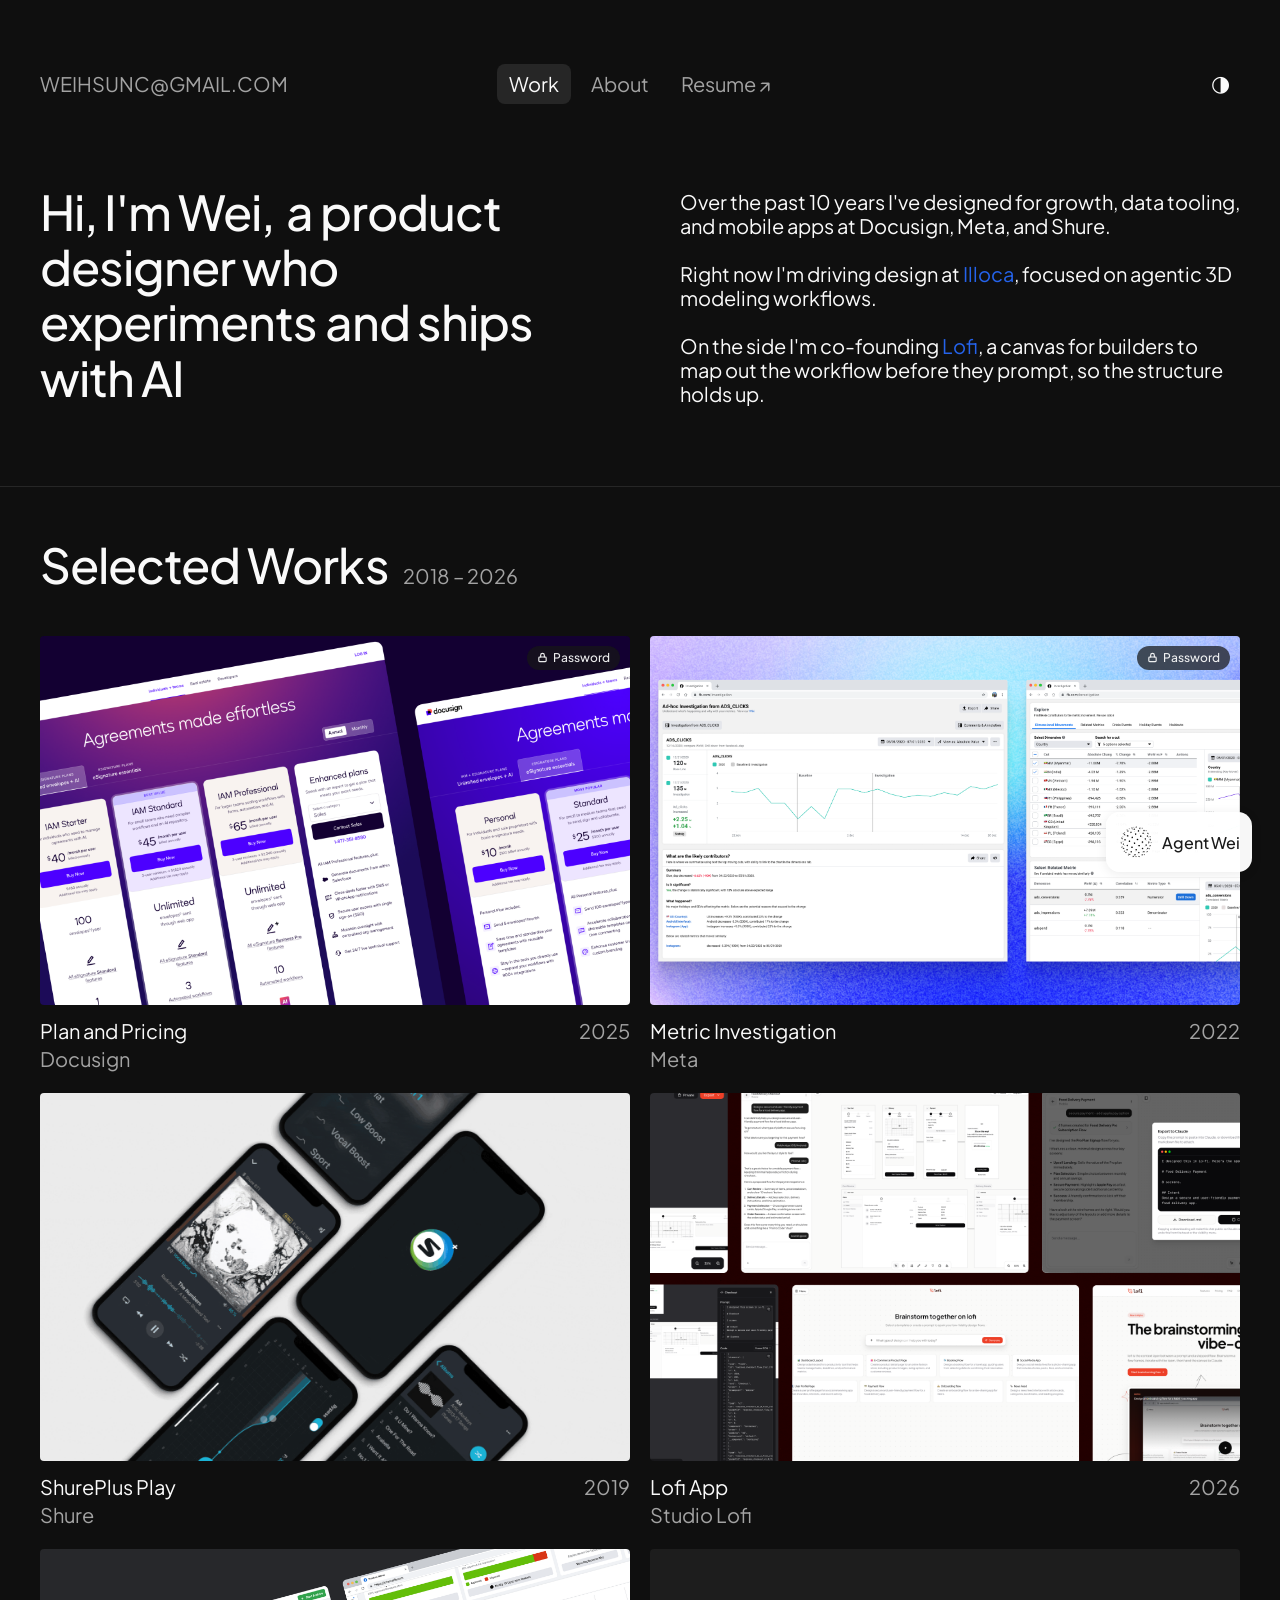
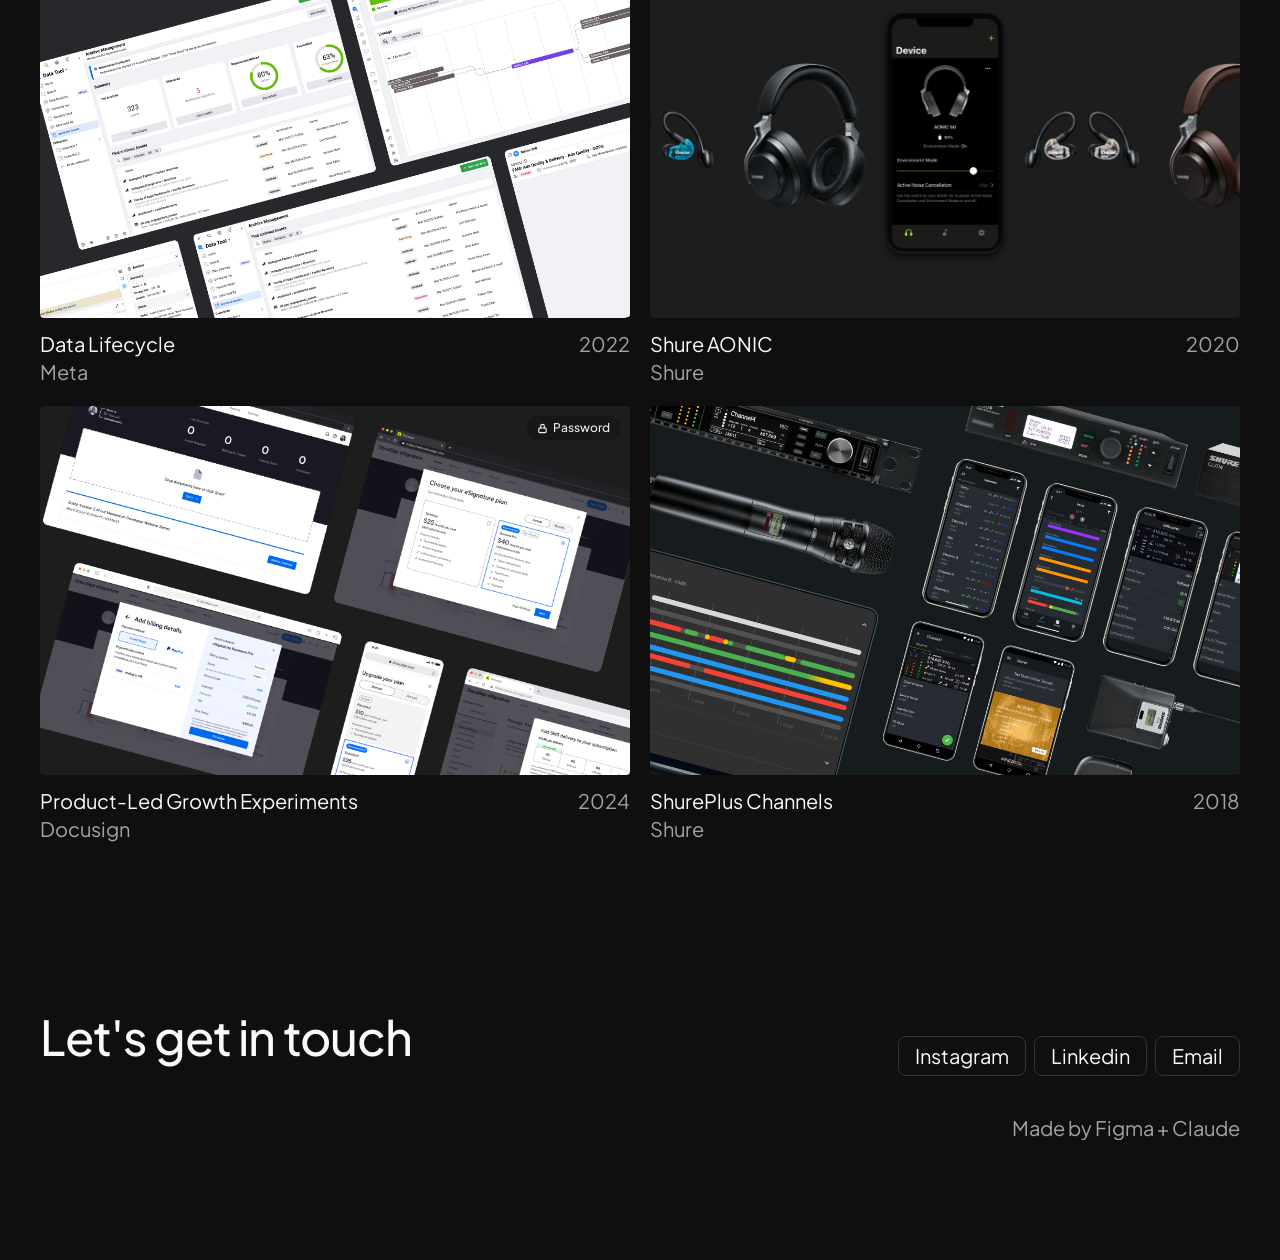
==== commit c5e28e2b: "Vercel Web Analytics on every page, with Agent Wei events Page views on every page via /_vercel/insi" ====
--- a/index.html
+++ b/index.html
@@ -199,6 +199,9 @@
       .footer-social { flex-wrap: wrap; gap: 6px; }
     }
   </style>
+  <!-- Vercel Web Analytics: page views, plus the Agent Wei events sent via window.va -->
+  <script>window.va = window.va || function () { (window.vaq = window.vaq || []).push(arguments); };</script>
+  <script defer src="/_vercel/insights/script.js"></script>
 </head>
 <body>
 
--- a/talk.css
+++ b/talk.css
@@ -215,6 +215,7 @@
   background: var(--panel-fill);
   border-bottom-left-radius: 4px;
 }
+.talk-line.wei a { color: inherit; text-decoration: underline; text-underline-offset: 2px; }
 .talk-line.you {
   align-self: flex-end;
   background: var(--panel-solid);
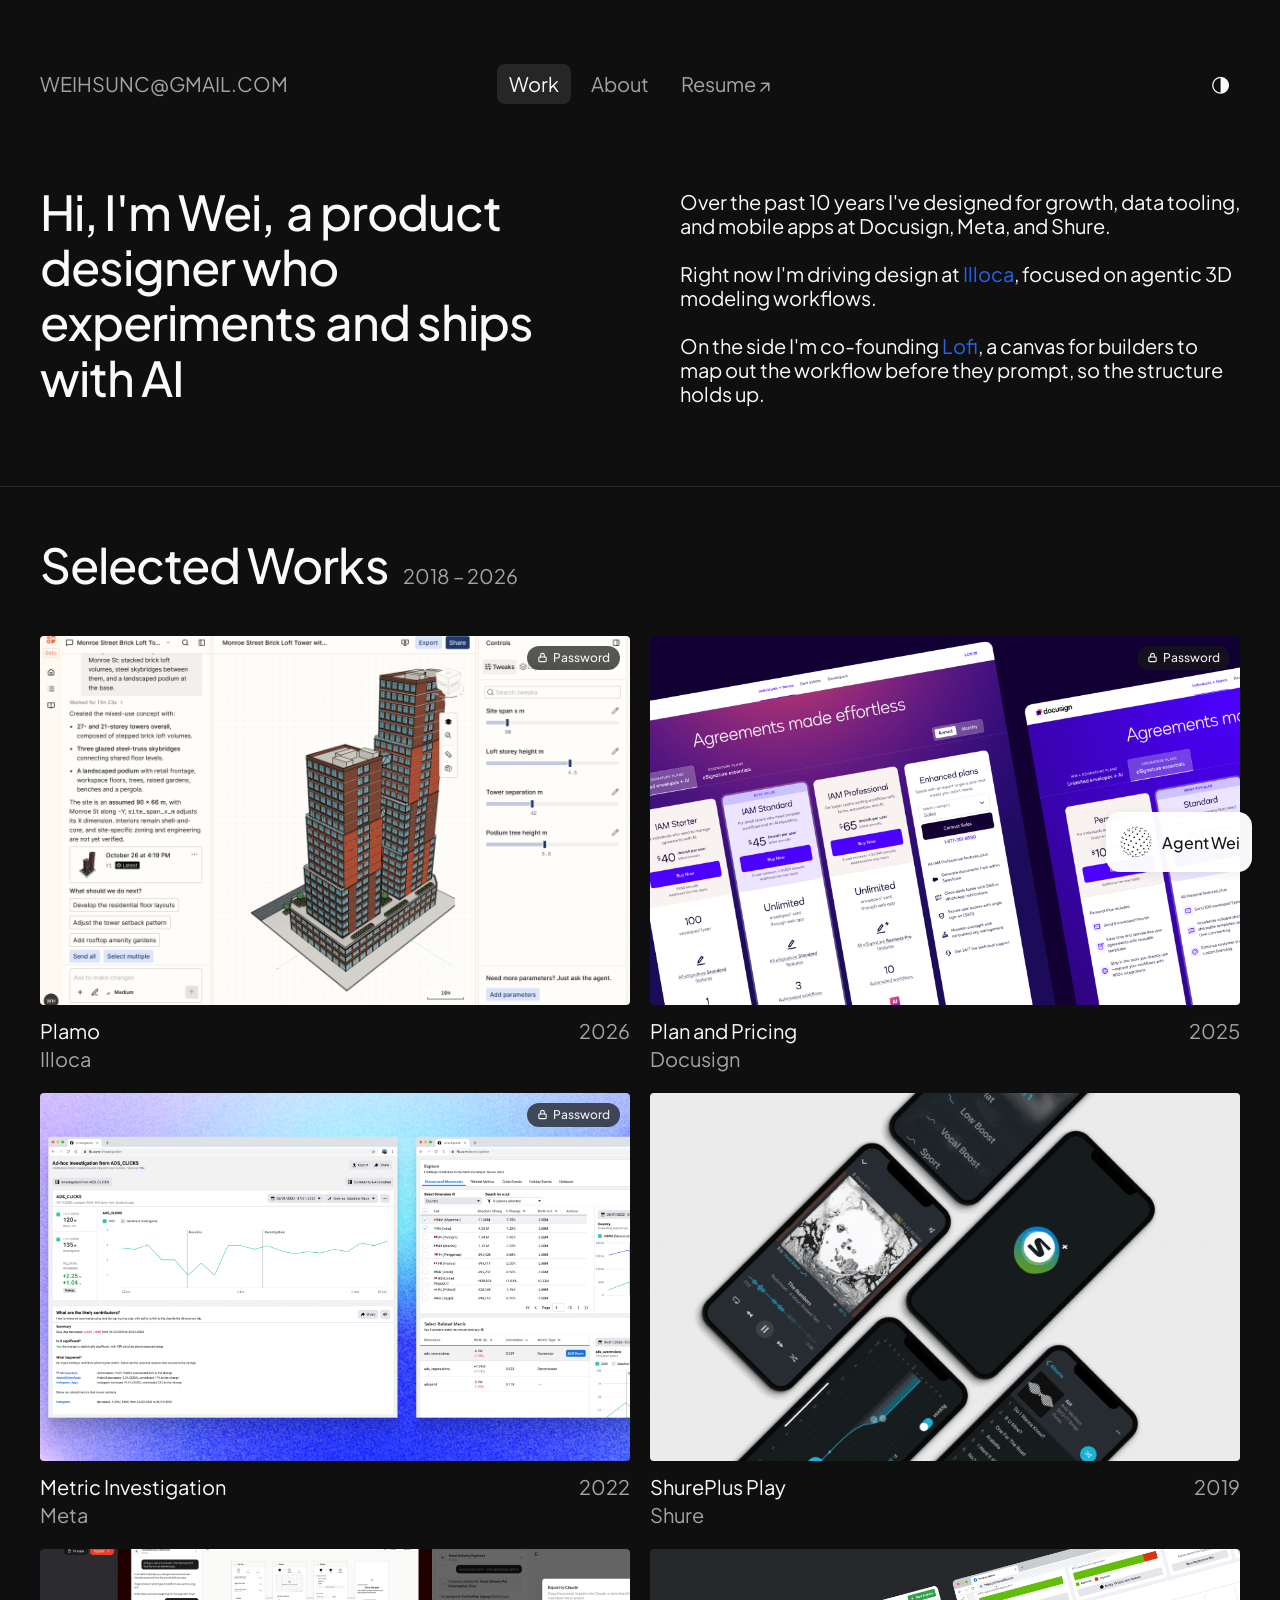
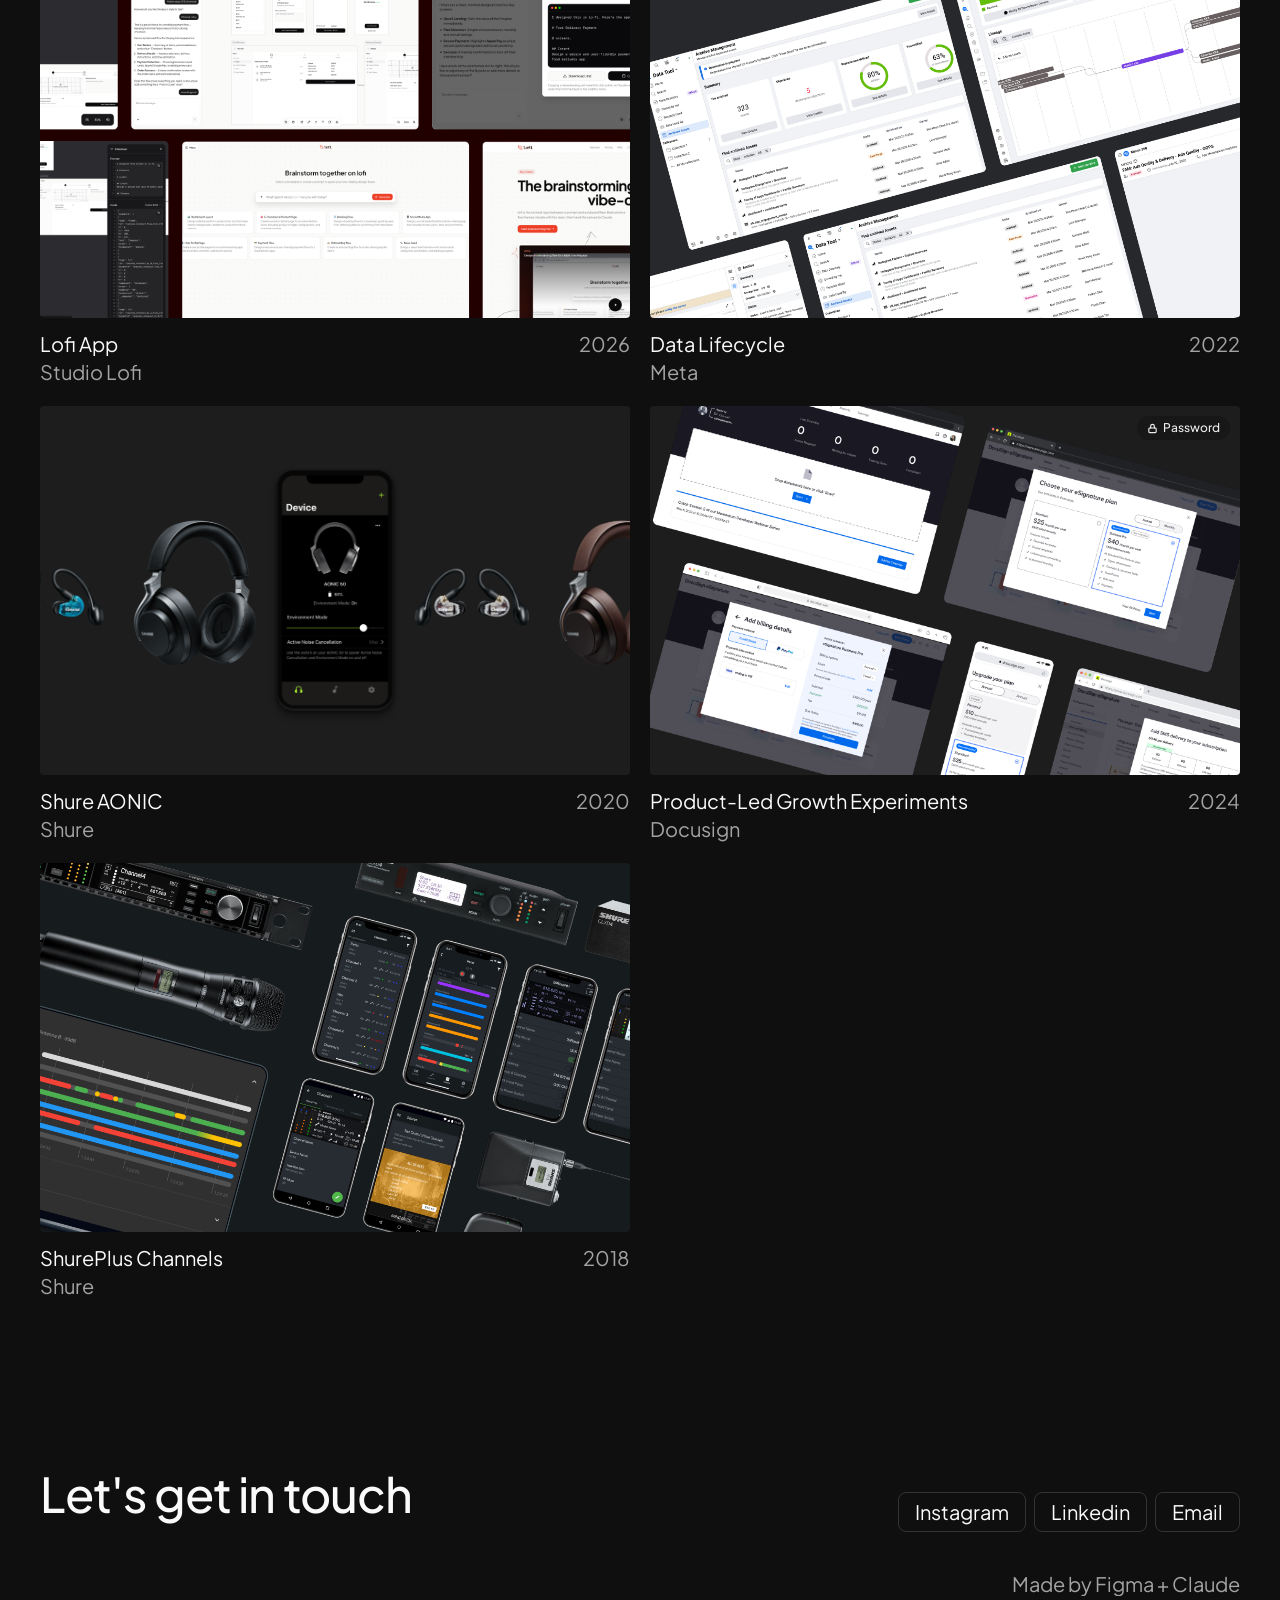
==== commit 25038b72: "Plamo case study: new password-gated page, first card on the homepage Adds plamo.html built on the e" ====
--- a/index.html
+++ b/index.html
@@ -199,9 +199,6 @@
       .footer-social { flex-wrap: wrap; gap: 6px; }
     }
   </style>
-  <!-- Vercel Web Analytics: page views, plus the Agent Wei events sent via window.va -->
-  <script>window.va = window.va || function () { (window.vaq = window.vaq || []).push(arguments); };</script>
-  <script defer src="/_vercel/insights/script.js"></script>
 </head>
 <body>
 
@@ -252,6 +249,20 @@
       </div>
 
       <div class="works-grid">
+
+        <a class="work-card" href="plamo.html" data-cursor="locked">
+          <div class="work-thumb-wrap">
+            <img class="work-thumb" src="images/plamo-tweaks.png" alt="Plamo" />
+            <span class="work-lock" title="Password protected"><svg viewBox="0 0 24 24" fill="none" stroke="currentColor" stroke-width="2.5" stroke-linecap="round" stroke-linejoin="round"><rect x="4" y="11" width="16" height="10" rx="2"/><path d="M8 11V7a4 4 0 0 1 8 0v4"/></svg>Password</span>
+          </div>
+          <div class="work-meta">
+            <div>
+              <div class="work-title">Plamo</div>
+              <div class="work-company">Illoca</div>
+            </div>
+            <span class="work-year">2026</span>
+          </div>
+        </a>
 
         <a class="work-card" href="plan-and-pricing.html" data-cursor="locked">
           <div class="work-thumb-wrap">
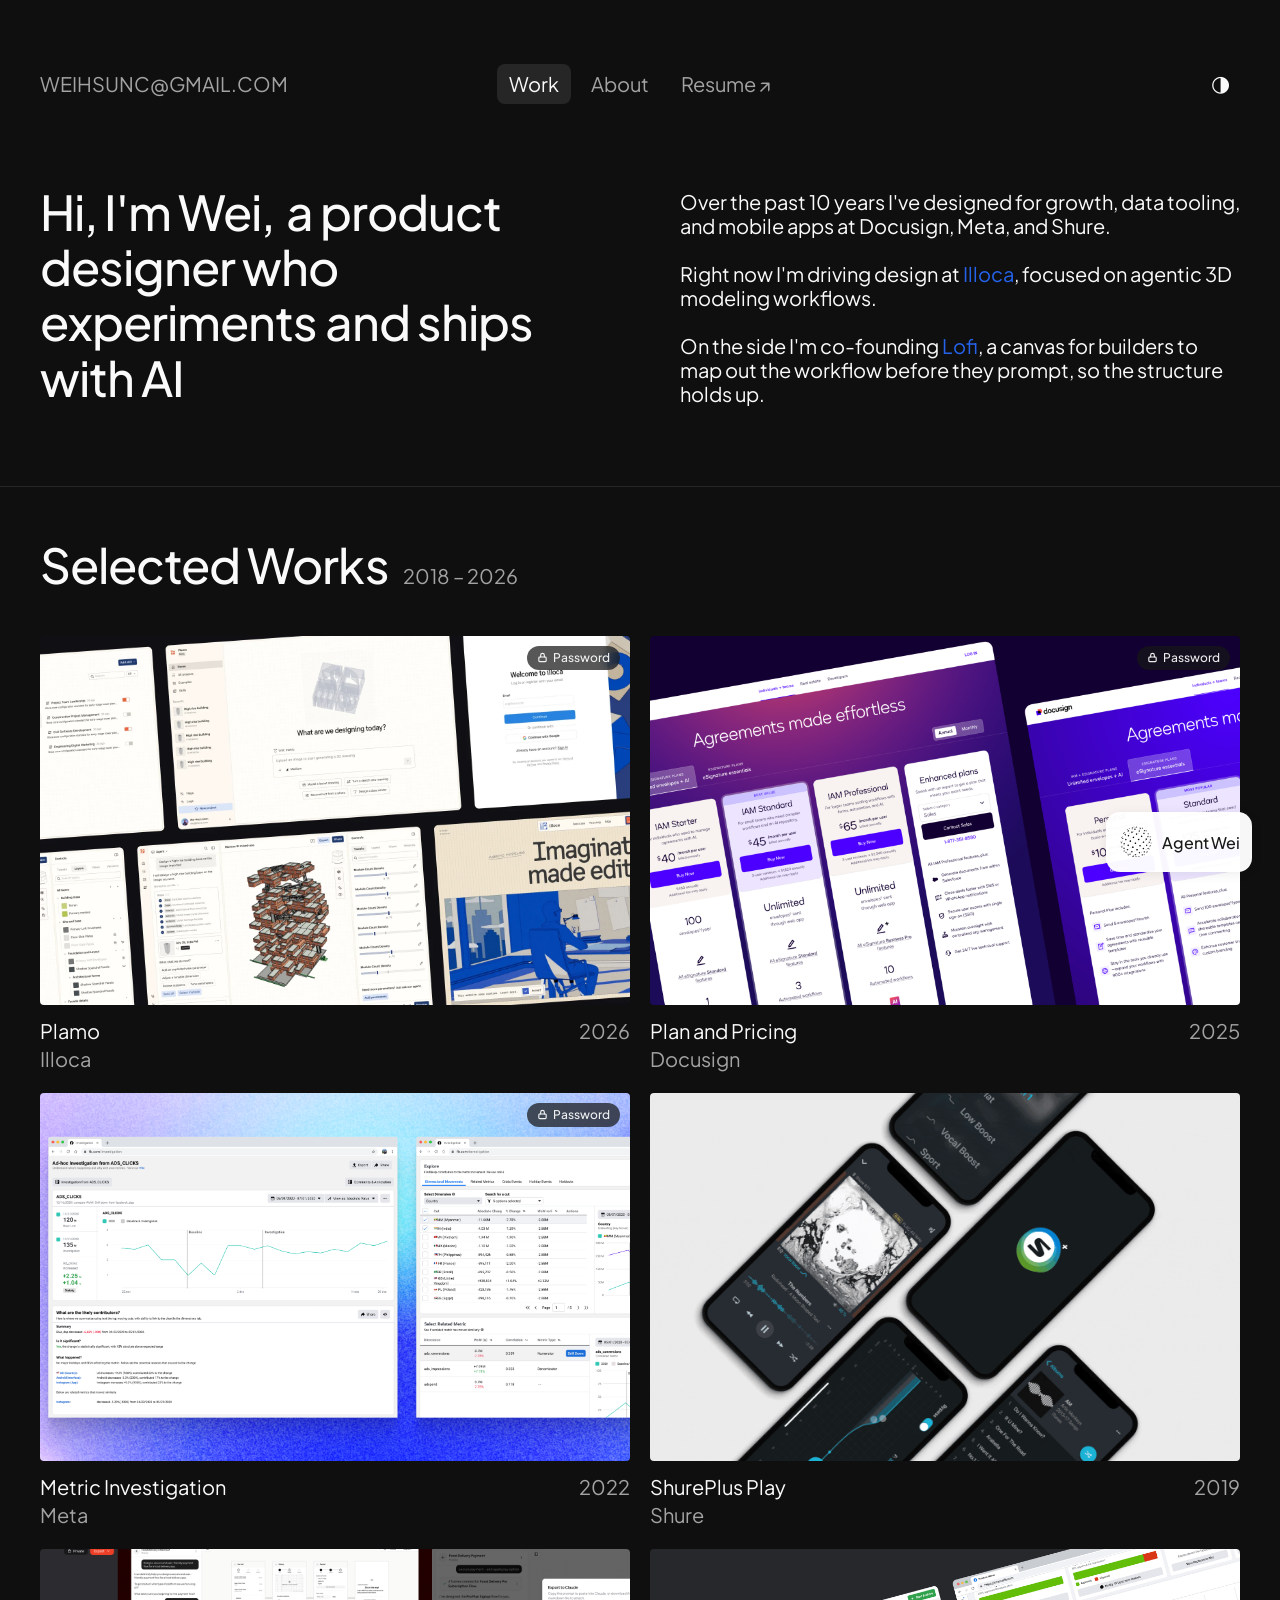
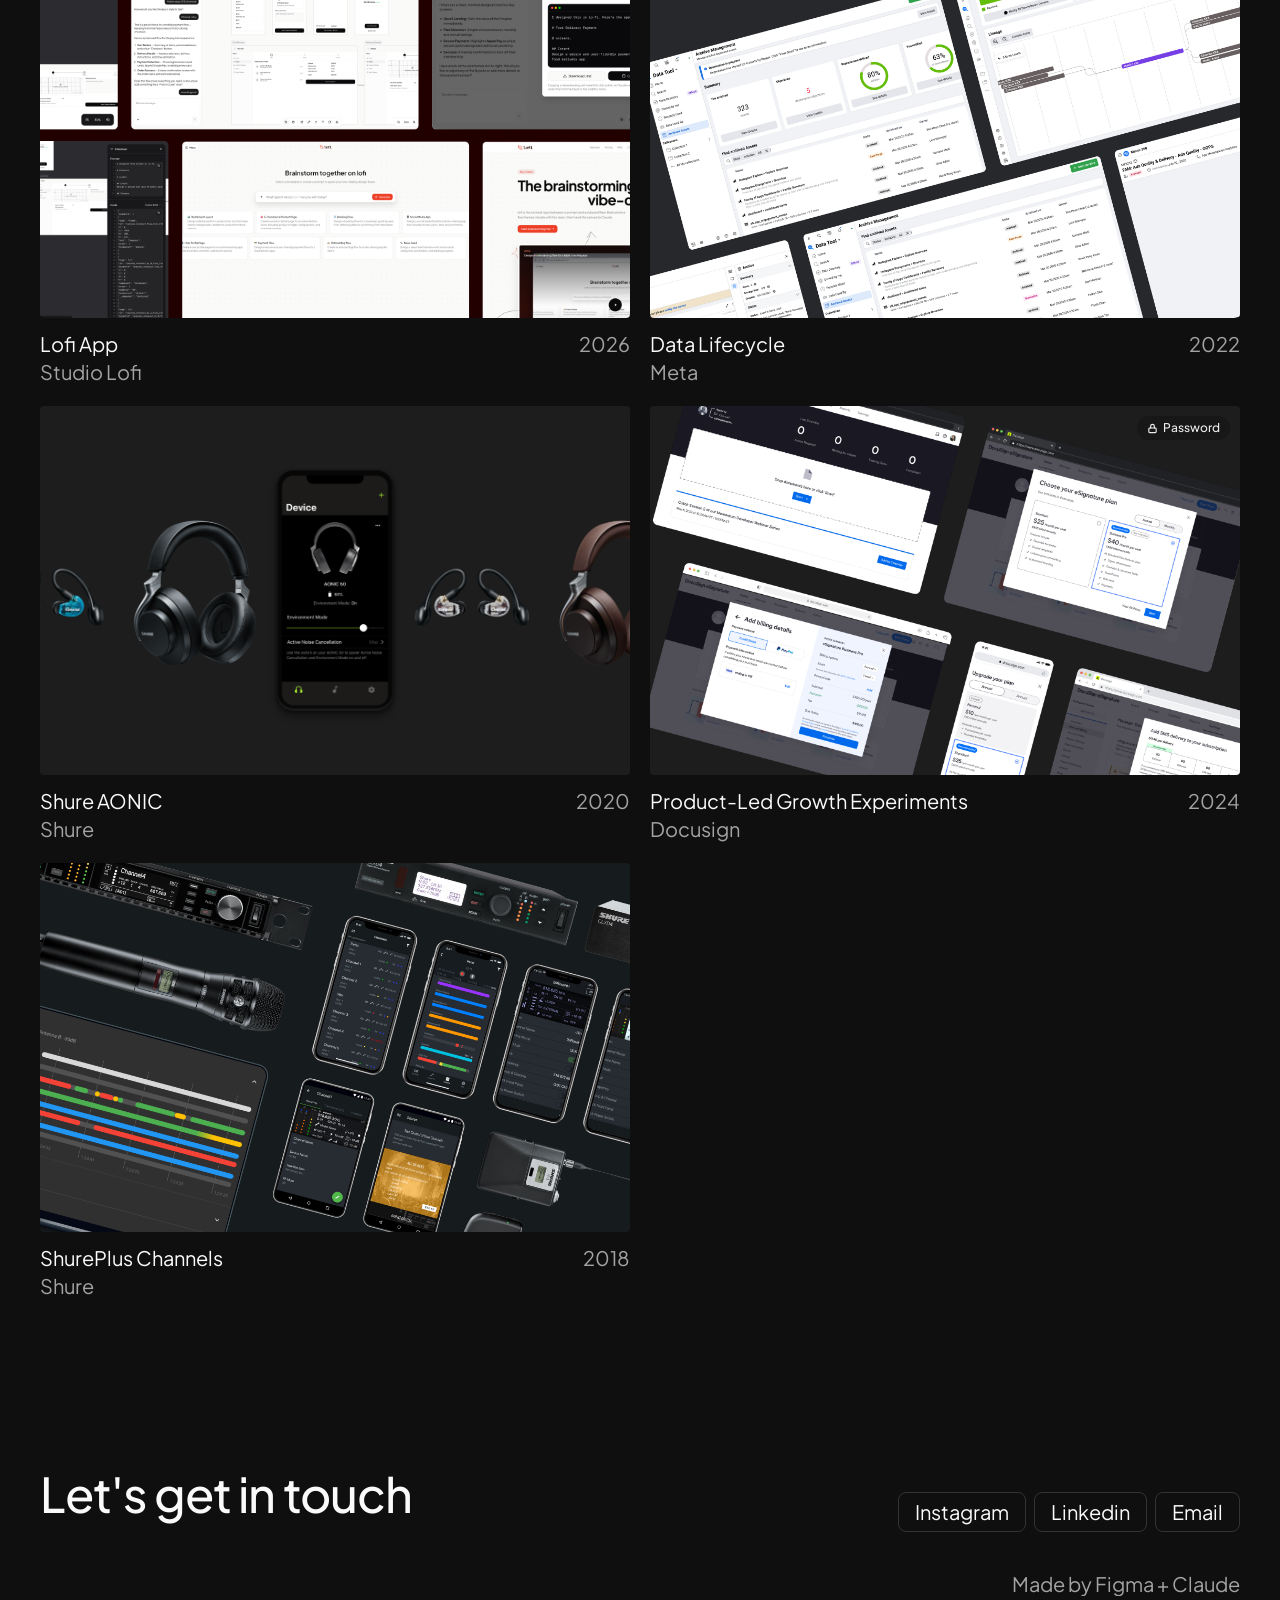
==== commit dc1531a4: "Plamo: brand cover, brand and positioning section, 2x screens as webp Cover and homepage thumbnail n" ====
--- a/index.html
+++ b/index.html
@@ -252,7 +252,7 @@
 
         <a class="work-card" href="plamo.html" data-cursor="locked">
           <div class="work-thumb-wrap">
-            <img class="work-thumb" src="images/plamo-tweaks.png" alt="Plamo" />
+            <img class="work-thumb" src="images/plamo-cover.webp" alt="Plamo" />
             <span class="work-lock" title="Password protected"><svg viewBox="0 0 24 24" fill="none" stroke="currentColor" stroke-width="2.5" stroke-linecap="round" stroke-linejoin="round"><rect x="4" y="11" width="16" height="10" rx="2"/><path d="M8 11V7a4 4 0 0 1 8 0v4"/></svg>Password</span>
           </div>
           <div class="work-meta">
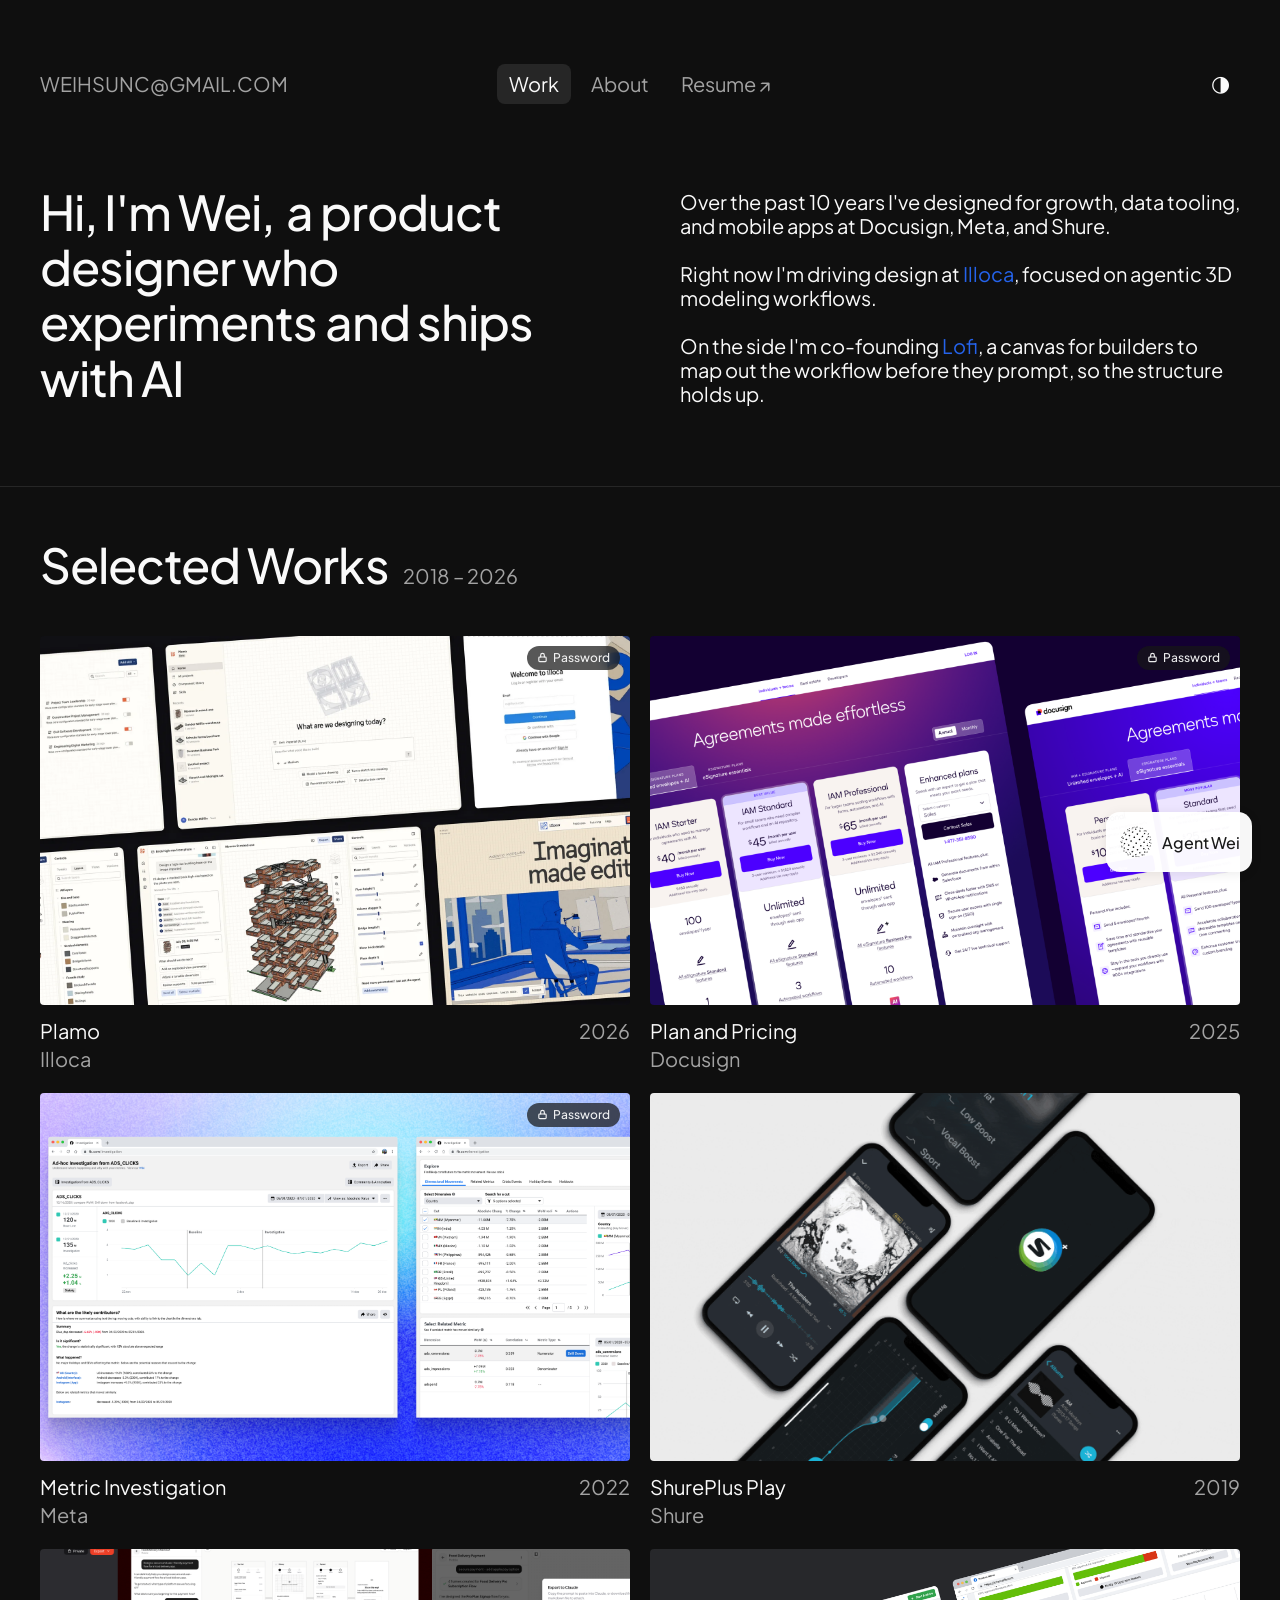
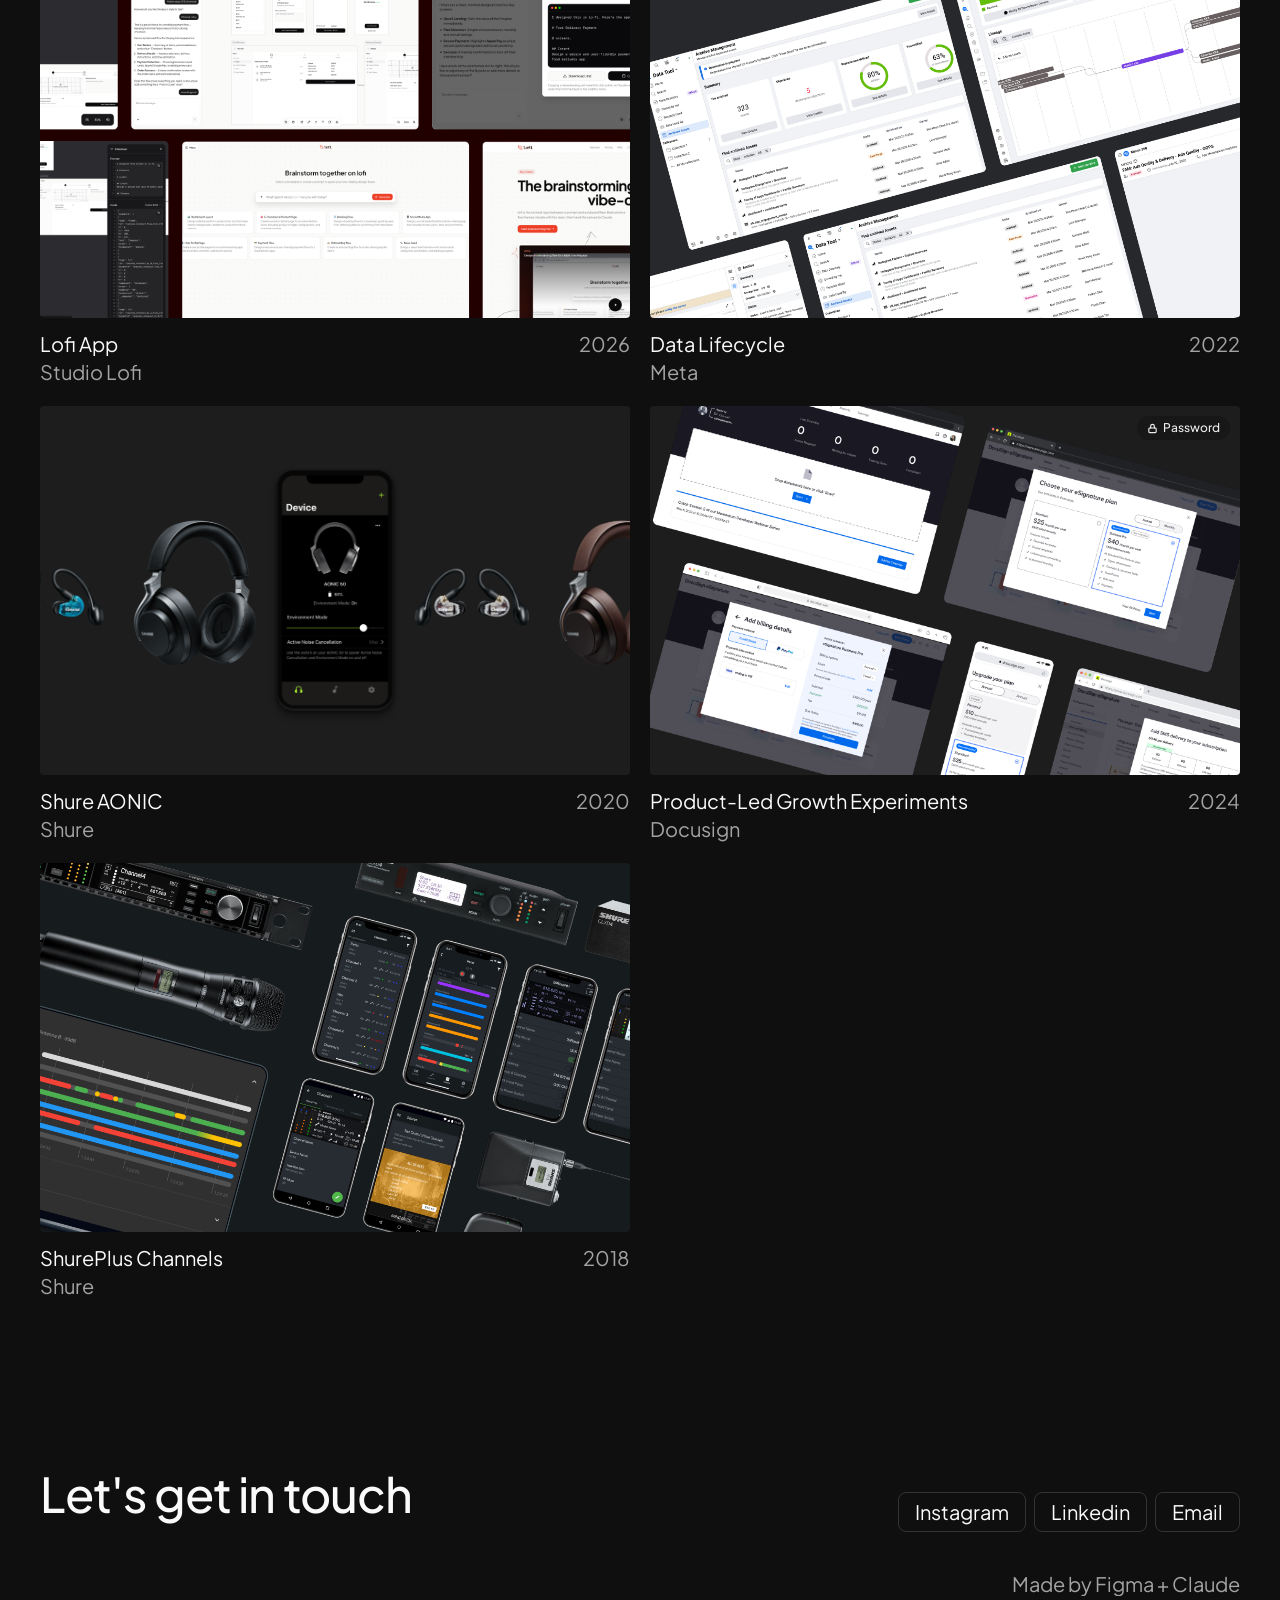
==== commit 25734f8b: "Merge c5e28e2b94052a1a5e244d2dfc2d6d89d0c04378 into 8d387edd717cb943ab04b8b8e48c57a926546bfc" ====
--- a/index.html
+++ b/index.html
@@ -199,6 +199,9 @@
       .footer-social { flex-wrap: wrap; gap: 6px; }
     }
   </style>
+  <!-- Vercel Web Analytics: page views, plus the Agent Wei events sent via window.va -->
+  <script>window.va = window.va || function () { (window.vaq = window.vaq || []).push(arguments); };</script>
+  <script defer src="/_vercel/insights/script.js"></script>
 </head>
 <body>
 
